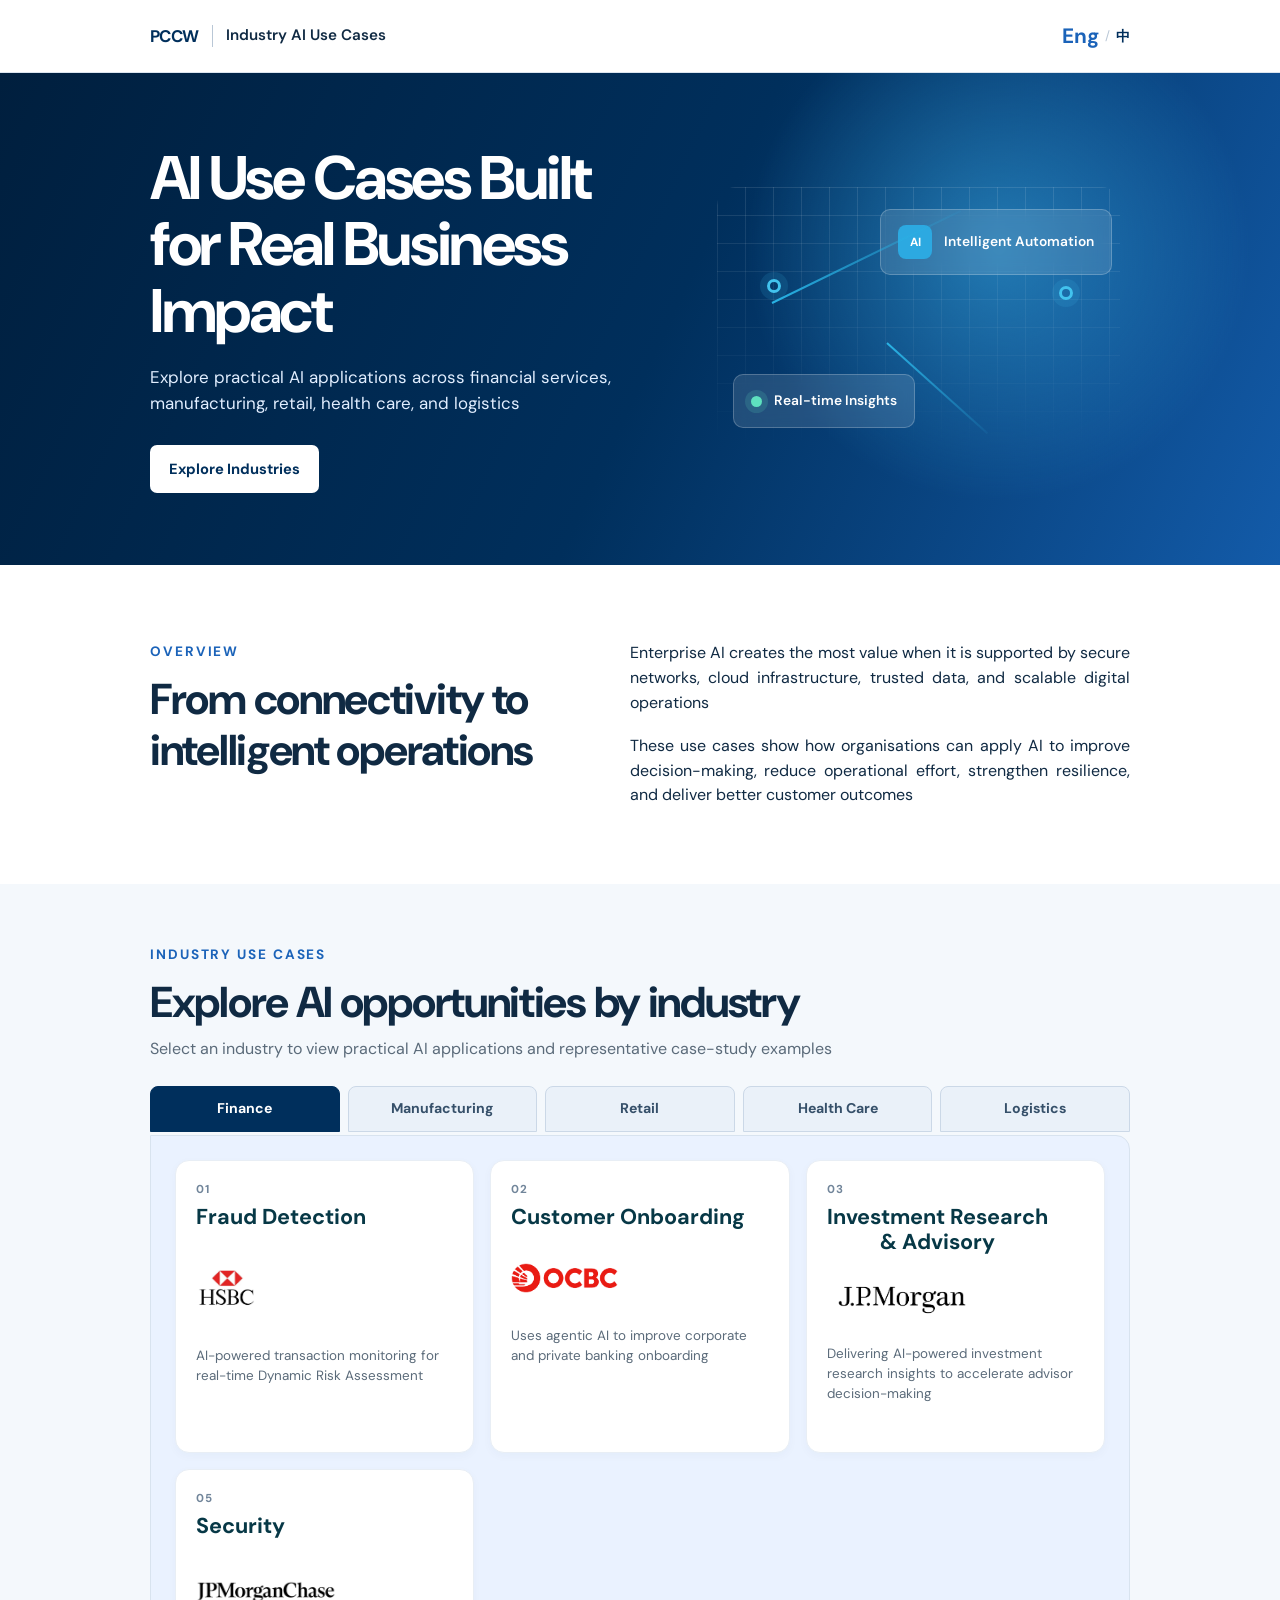
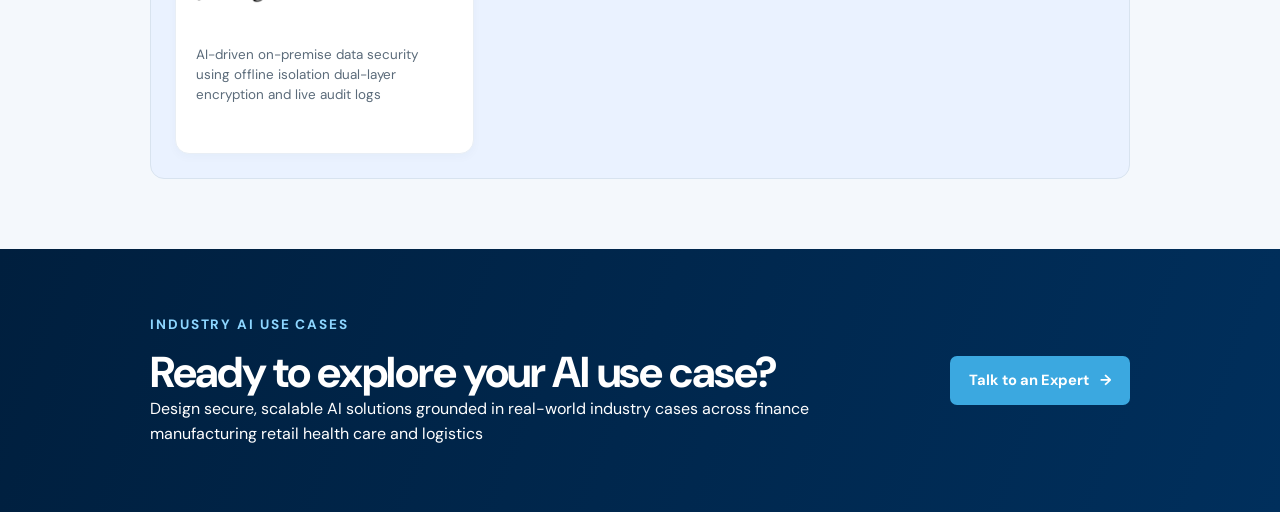
==== index.html @ 0fcad39b "Enhance language toggle buttons with text Updated language toggle buttons to include text labels." ====
<!DOCTYPE html>
<html lang="en">
<head>
  <meta charset="UTF-8" />
  <meta name="viewport" content="width=device-width, initial-scale=1.0" />
  <title>PCCW | Industry AI Use Cases</title>

  <link rel="preconnect" href="https://fonts.googleapis.com">
  <link rel="preconnect" href="https://fonts.gstatic.com" crossorigin>

  <link
    href="https://fonts.googleapis.com/css2?family=DM+Sans:wght@400;500;600;700&display=swap"
    rel="stylesheet"
  >

  <!-- Load CSS -->
  <link rel="stylesheet" href="Styling%20and%20JavaScript/Style.css">
</head>

<body>

  <header class="site-header">
    <div class="header-container">

      <a class="brand" href="#overview" aria-label="PCCW Industry AI Use Cases">
        <span class="brand-mark" id="brand-mark">PCCW</span>
        <span class="brand-divider"></span>
        <span class="brand-name" id="brand-name">Industry AI Use Cases</span>
      </a>

      <div class="header-toggle" aria-label="Language toggle">
        <button type="button" class="lang-toggle active" data-lang="en">
          Eng
        </button>

        <span class="lang-divider">/</span>

        <button type="button" class="lang-toggle" data-lang="zh">
          中
        </button>
      </div>

    </div>
  </header>

  <main>

<!-- HERO -->
    <section class="hero-section">
      <div class="hero-container">
        <div class="hero-content">
          
          <h1 data-text-en="AI Use Cases Built for Real Business Impact" data-text-zh="人工智慧應用案例，為業務創造實際成效">
            AI Use Cases Built for Real Business Impact
          </h1>

          <p class="hero-text" data-text-en="Explore practical AI applications across financial services, manufacturing, retail, health care, and logistics" data-text-zh="探索實用的人工智慧應用，涵蓋金融服務、製造、零售、醫療及物流">
            Explore practical AI applications across financial services,
            manufacturing, retail, health care, and logistics
          </p>

          <a class="primary-button" href="#industry" data-text-en="Explore Industries" data-text-zh="探索行業">
            Explore Industries <span>&rarr;</span>
          </a>
        </div>

        <div class="hero-visual" aria-hidden="true">
          <div class="visual-grid"></div>
          <div class="visual-card visual-card-one">
            <span class="visual-icon">AI</span>
            <span data-text-en="Intelligent Automation" data-text-zh="智能自動化">Intelligent Automation</span>
          </div>
          <div class="visual-card visual-card-two">
            <span class="visual-dot"></span>
            <span data-text-en="Real-time Insights" data-text-zh="即時洞察">Real-time Insights</span>
          </div>
          <div class="visual-line visual-line-one"></div>
          <div class="visual-line visual-line-two"></div>
          <div class="visual-circle visual-circle-one"></div>
          <div class="visual-circle visual-circle-two"></div>
        </div>
      </div>
    </section>

 <!-- OVERVIEW -->
    <section class="overview-section" id="overview">
      <div class="section-container overview-container">
        <div class="overview-heading">
          <p class="eyebrow" data-text-en="OVERVIEW" data-text-zh="概覽">OVERVIEW</p>
          <h2 class="overview-title" data-text-en="From connectivity to intelligent operations" data-text-zh="從連接到智能營運">
            From connectivity to intelligent operations
          </h2>
        </div>

        <div class="overview-content">
          <p data-text-en="Enterprise AI creates the most value when it is supported by secure networks, cloud infrastructure, trusted data, and scalable digital operations"
             data-text-zh="企業人工智慧在安全網絡、雲端基礎設施、可信數據與可擴展數碼營運的支援下，才能發揮最大價值">
            Enterprise AI creates the most value when it is supported by secure networks, cloud infrastructure, trusted data, and scalable digital operations
          </p>

          <p data-text-en="These use cases show how organisations can apply AI to improve decision-making, reduce operational effort, strengthen resilience, and deliver better customer outcomes"
             data-text-zh="這些案例展示了企業如何應用人工智慧來改善決策、減少營運工作量、加強韌性，並提升客戶體驗">
            These use cases show how organisations can apply AI to improve decision-making, reduce operational effort, strengthen resilience, and deliver better customer outcomes
          </p>
        </div>
      </div>
    </section>

<!-- INDUSTRY -->
    <section class="industry-section" id="industry">
      <div class="section-container">

        <div class="section-heading">
          <p class="eyebrow" data-text-en="INDUSTRY USE CASES" data-text-zh="行業應用案例">INDUSTRY USE CASES</p>
          <h2 data-text-en="Explore AI opportunities by industry" data-text-zh="按行業探索人工智慧應用">Explore AI opportunities by industry</h2>
          <p data-text-en="Select an industry to view practical AI applications and representative case-study examples"
             data-text-zh="選擇一個行業，查看實用的人工智慧應用與代表性案例">
            Select an industry to view practical AI applications and representative case-study examples.
          </p>
        </div>

        <div class="industry-tabs">
          <button class="industry-tab active" type="button" data-tab="finance" aria-selected="true" data-text-en="Finance" data-text-zh="金融">Finance</button>
          <button class="industry-tab" type="button" data-tab="manufacturing" aria-selected="false" data-text-en="Manufacturing" data-text-zh="製造">Manufacturing</button>
          <button class="industry-tab" type="button" data-tab="retail" aria-selected="false" data-text-en="Retail" data-text-zh="零售">Retail</button>
          <button class="industry-tab" type="button" data-tab="healthcare" aria-selected="false" data-text-en="Health Care" data-text-zh="醫療">Health Care</button>
          <button class="industry-tab" type="button" data-tab="logistics" aria-selected="false" data-text-en="Logistics" data-text-zh="物流">Logistics</button>
        </div>

        <div class="industry-panel-wrap">

<!-- Finance -->
    <div class="industry-panel active" data-panel="finance" id="finance-panel">
      <div class="case-grid case-grid--finance">
        
      <!-- Fraud Detection – HSBC -->
      <button
        class="case-card case-card--button"
        type="button"
        data-case="hsbc"
        aria-label="Open HSBC case study">
        <div class="case-card-top">
          <span class="case-number">01</span>
          <h3
            data-text-en="Fraud Detection"
            data-text-zh="詐騙偵測"
          >
            Fraud Detection
          </h3>
        </div>

        <div class="company-block company-block--hsbc">
          <img
            class="company-logo company-logo--hsbc"
            src="Company Logo/HSBC.jpeg"
            alt="HSBC logo"
          >
        </div>

        <div class="case-card-bottom">
          <p
            data-text-en="AI-powered transaction monitoring for real-time Dynamic Risk Assessment"
            data-text-zh="運用人工智慧交易監控，實現動態風險評估"
          >
            AI-powered transaction monitoring for real-time Dynamic Risk Assessment
          </p>
          <span
            class="case-link"
            data-text-en="View Case Study →"
            data-text-zh="查看案例"
          >
            View Case Study → <span>&rarr;</span>
          </span>
        </div>
      </button>

        <!-- Customer Onboarding – OCBC -->
        <button class="case-card case-card--button" type="button" data-case="ocbc" aria-label="Open OCBC case study">
          <div class="case-card-top">
            <span class="case-number">02</span>
            <h3 data-text-en="Customer Onboarding" data-text-zh="客戶開戶">
              Customer Onboarding
            </h3>
          </div>

          <div class="company-block company-block--logo">
            <img class="company-logo company-logo--ocbc" src="Company Logo/OCBC.png" alt="OCBC logo">
          </div>

          <div class="case-card-bottom">
            <p
              data-text-en="Uses agentic AI to improve corporate and private banking onboarding"
              data-text-zh="利用代理型人工智慧提升企業及私人銀行的開戶與入職體驗"
            >
              Uses agentic AI to improve corporate and private banking onboarding
            </p>
            <span class="case-link" data-text-en="View Case Study →" data-text-zh="查看案例">
              View Case Study → <span>&rarr;</span>
            </span>
          </div>
        </button>

        <!-- Investment Research & Advisory – Ask DAVID -->
        <button class="case-card case-card--button" type="button" data-case="david" aria-label="Open Ask DAVID case study">
          <div class="case-card-top">
            <span class="case-number">03</span>
            <h3 data-text-en="Investment Research<br>&amp; Advisory" data-text-zh="投資研究與顧問">
              Investment Research<br>&amp; Advisory
            </h3>
          </div>

          <div class="company-block company-block--logo">
            <img class="company-logo company-logo--jpmorgan" src="Company Logo/JPMorgan.png" alt="J.P. Morgan logo">
          </div>

          <div class="case-card-bottom">
            <p
              data-text-en="Delivering AI-powered investment research insights to accelerate advisor decision-making"
              data-text-zh="運用人工智慧提供精準投資研究洞察，加速顧問決策效率"
            >
              Delivering AI-powered investment research insights to accelerate advisor decision-making
            </p>
            <span class="case-link" data-text-en="View Case Study →" data-text-zh="查看案例">
              View Case Study → <span>&rarr;</span>
            </span>
          </div>
        </button>

     

        <!-- Security – JPMorgan × AWS -->
        <button class="case-card case-card--button" type="button" data-case="jpmorgan" aria-label="Open JPMorgan Chase case study">
          <div class="case-card-top">
            <span class="case-number">05</span>
            <h3 data-text-en="Security" data-text-zh="安全">
              Security
            </h3>
          </div>

          <div class="company-block company-block--logo">
            <img class="company-logo company-logo--aws" src="Company Logo/JPMorgan Chase.png" alt="JPMorgan Chase logo">
          </div>

          <div class="case-card-bottom">
            <p
              data-text-en="AI-driven on-premise data security using offline isolation dual-layer encryption and live audit logs"
              data-text-zh="以人工智慧驅動的本地數據安全方案 結合離線隔離 雙層加密及即時審計記錄"
            >
              AI-driven on-premise data security using offline isolation dual-layer encryption and live audit logs
            </p>
            <span class="case-link" data-text-en="View Case Study →" data-text-zh="查看案例">
              View Case Study → <span>&rarr;</span>
            </span>
          </div>
        </button>

      </div>
    </div>

<!-- MANUFACTURING -->
    <div class="industry-panel" data-panel="manufacturing" id="manufacturing-panel" hidden>
      <div class="case-grid case-grid--two">

        <!-- Mitsubishi Heavy Industries – Predictive Maintenance -->
        <button class="case-card case-card--button" type="button" data-case="mhi-maintenance">
          <div class="case-card-top">
            <span class="case-number">01</span>
            <h3
              data-text-en="Predictive Maintenance"
              data-text-zh="預測性維護"
            >
              Predictive Maintenance
            </h3>
          </div>

          <!-- Company block with language-specific logos -->
          <div class="company-block company-block--logo">
            <!-- English logo -->
            <img
              class="company-logo company-logo--mhi company-logo--en"
              src="Company Logo/Mitsubishi Heavy Industries (ENG) .jpeg"
              alt="Mitsubishi Heavy Industries logo"
            >
            <!-- Chinese logo -->
            <img
              class="company-logo company-logo--mhi company-logo--zh"
              src="Company Logo/Mitsubishi Heavy Industries (CHI).png"
              alt="三菱重工 標誌"
            >
          </div>

          <div class="case-card-bottom">
            <p
              data-text-en="AI-supported monitoring helps identify equipment risks before they affect operations."
              data-text-zh="人工智慧監測有助於在設備影響營運前識別風險"
            >
              AI-supported monitoring helps identify equipment risks before they affect operations.
            </p>
            <span
              class="case-link"
              data-text-en="View Case Study"
              data-text-zh="查看案例"
            >
              View Case Study <span>&rarr;</span>
            </span>
          </div>
        </button>

        <!-- Supply Chain Optimisation – WiAdvance -->
        <button class="case-card case-card--button" type="button" data-case="wiadvance-supply" aria-label="Open WiAdvance case study">
          <div class="case-card-top">
            <span class="case-number">02</span>
            <h3
              data-text-en="Supply Chain Optimisation"
              data-text-zh="供應鏈最佳化"
            >
              Supply Chain Optimisation
            </h3>
          </div>

          <!-- Company block with WiAdvance logo -->
          <div class="company-block company-block--logo">
            <img
              class="company-logo company-logo--wiadvance"
              src="Company Logo/WiAdvance.jpg"
              alt="WiAdvance logo"
            >
          </div>

          <div class="case-card-bottom">
            <p
              data-text-en="AI scheduling and optimisation improve production planning and resource allocation."
              data-text-zh="人工智慧排程及最佳化有助提升生產規劃與資源分配。"
            >
              AI scheduling and optimisation improve production planning and resource allocation.
            </p>
            <span
              class="case-link"
              data-text-en="View Case Study"
              data-text-zh="查看案例"
            >
              View Case Study <span>&rarr;</span>
            </span>
          </div>
        </button>

      </div>
    </div>

<!-- RETAIL -->
    <div class="industry-panel" data-panel="retail" id="retail-panel" hidden>
      <div class="case-grid case-grid--two">

        <!-- AWS – Customer Service Agents -->
        <button class="case-card case-card--button" type="button" data-case="aws-agents">
          <div class="case-card-top">
            <span class="case-number">01</span>
            <h3
              data-text-en="Customer Service Agents"
              data-text-zh="客戶服務代理"
            >
              Customer Service Agents
            </h3>
          </div>

          <!-- Company block with AWS logo -->
          <div class="company-block company-block--logo">
            <img
              class="company-logo company-logo--aws"
              src="Company Logo/AWS.png"
              alt="AWS logo"
            >
          </div>

          <div class="case-card-bottom">
            <p
              data-text-en="AI agents support customer-service representatives during live interactions"
              data-text-zh="人工智慧代理在即時互動中協助客戶服務人員"
            >
              AI agents support customer-service representatives during live interactions
            </p>
            <span
              class="case-link"
              data-text-en="View Case Study"
              data-text-zh="查看案例"
            >
              View Case Study <span>&rarr;</span>
            </span>
          </div>
        </button>

        <!-- Nike – Personalisation -->
        <button class="case-card case-card--button" type="button" data-case="nike-personalisation">
          <div class="case-card-top">
            <span class="case-number">02</span>
            <h3
              data-text-en="Personalisation"
              data-text-zh="個人化"
            >
              Personalisation
            </h3>
          </div>

          <!-- Company block with Nike logo -->
          <div class="company-block company-block--logo">
            <img
              class="company-logo company-logo--nike"
              src="Company Logo/Nike.jpg"
              alt="Nike logo"
            >
          </div>

          <div class="case-card-bottom">
            <p
              data-text-en="Use customer data and AI to create more relevant product experiences"
              data-text-zh="利用客戶數據及人工智慧提供更相關的產品體驗"
            >
              Use customer data and AI to create more relevant product experiences
            </p>
            <span
              class="case-link"
              data-text-en="View Case Study"
              data-text-zh="查看案例"
            >
              View Case Study <span>&rarr;</span>
            </span>
          </div>
        </button>

      </div>
    </div>


<!-- HEALTH CARE -->
    <div class="industry-panel" data-panel="healthcare" id="healthcare-panel" hidden>
      <div class="case-grid case-grid--two">

        <!-- Patient Engagement – Salesforce Health Cloud -->
        <button
          class="case-card case-card--button"
          type="button"
          data-case="salesforce-engagement"
          aria-label="Open Salesforce Health Cloud case study"
        >
          <div class="case-card-top">
            <span class="case-number">01</span>
            <h3
              data-text-en="Patient Engagement"
              data-text-zh="病人互動"
            >
              Patient Engagement
            </h3>
          </div>

          <!-- Company block with Salesforce Health Cloud logo -->
          <div class="company-block company-block--logo">
            <img
              class="company-logo company-logo--salesforce"
              src="Company Logo/Salesforce Health Cloud.jpg"
              alt="Salesforce Health Cloud logo"
            >
          </div>

          <div class="case-card-bottom">
            <p
              data-text-en="Connect patient information and engagement workflows across care journeys."
              data-text-zh="連接病人資料及照護流程中的互動工作流。"
            >
              Connect patient information and engagement workflows across care journeys.
            </p>
            <span
              class="case-link"
              data-text-en="View Case Study"
              data-text-zh="查看案例"
            >
              View Case Study <span>&rarr;</span>
            </span>
          </div>
        </button>

        <!-- Clinical Diagnostics – Proscia -->
        <button
          class="case-card case-card--button"
          type="button"
          data-case="prosaic-diagnostics"
          aria-label="Open Proscia case study"
        >
          <div class="case-card-top">
            <span class="case-number">02</span>
            <h3
              data-text-en="Clinical Diagnostics"
              data-text-zh="臨床診斷"
            >
              Clinical Diagnostics
            </h3>
          </div>

          <!-- Company block with Proscia logo -->
          <div class="company-block company-block--logo">
            <img
              class="company-logo company-logo--proscia"
              src="Company Logo/Proscia.png"
              alt="Proscia logo"
            >
          </div>

          <div class="case-card-bottom">
            <p
              data-text-en="AI supports clinical diagnostic workflows and medical decision support."
              data-text-zh="人工智慧支援臨床診斷流程與醫療決策。"
            >
              AI supports clinical diagnostic workflows and medical decision support.
            </p>
            <span
              class="case-link"
              data-text-en="View Case Study"
              data-text-zh="查看案例"
            >
              View Case Study <span>&rarr;</span>
            </span>
          </div>
        </button>

      </div>
    </div>

    <!-- LOGISTICS -->
    <div
      class="industry-panel"
      data-panel="logistics"
      id="logistics-panel"
      hidden
    >
      <div class="case-grid">

        <!-- UPS ROUTE OPTIMISATION --> 
        <button
          class="case-card case-card--button"
          type="button"
          data-case="ups-orion"
          aria-label="Open UPS ORION case study"
        >
          <div class="case-card-top">
            <span class="case-number">01</span>

            <h3
              data-text-en="Route Optimisation"
              data-text-zh="路線最佳化"
            >
              Route Optimisation
            </h3>

            <p
              class="company-subname"
              data-text-en="UPS ORION"
              data-text-zh="UPS ORION"
            >
              UPS ORION
            </p>
          </div>

          <div class="company-block company-block--ups">
            <img
              class="company-logo company-logo--ups"
              src="Company Logo/UPS.png"
              alt="UPS logo"
              loading="lazy"
            >
          </div>

          <div class="case-card-bottom">
            <p
              data-text-en="AI-powered delivery route optimisation using traffic conditions, delivery commitments, package data, and real-time operational information."
              data-text-zh="運用人工智慧整合即時交通、送貨承諾、包裹資料及營運資訊，優化配送路線。"
            >
              AI-powered delivery route optimisation using traffic conditions, delivery commitments, package data, and real-time operational information.
            </p>

            <span class="case-link">
              <span
                class="link-text"
                data-text-en="View Case Study"
                data-text-zh="查看案例"
              >
                View Case Study
              </span>
              <span class="link-arrow" aria-hidden="true">&rarr;</span>
            </span>
          </div>
        </button>

        <!-- SAMSARA FLEET MONITORING -->
        <button
          class="case-card case-card--button"
          type="button"
          data-case="samsara-fleet"
          aria-label="Open Samsara fleet monitoring case study"
        >
          <div class="case-card-top">
            <span class="case-number">02</span>

            <h3
              data-text-en="Fleet Monitoring"
              data-text-zh="車隊監控"
            >
              Fleet Monitoring
            </h3>

            <p
              class="company-subname"
              data-text-en="Samsara AI Multicam"
              data-text-zh="Samsara AI 多鏡頭系統"
            >
              Samsara AI Multicam
            </p>
          </div>

          <div class="company-block company-block--samsara">
            <img
              class="company-logo company-logo--samsara"
              src="Company Logo/Samsara.png"
              alt="Samsara logo"
              loading="lazy"
            >
          </div>

          <div class="case-card-bottom">
            <p
              data-text-en="AI-powered multi-camera fleet monitoring that improves vehicle visibility, detects hazards, and alerts drivers in real time."
              data-text-zh="透過人工智慧多鏡頭車隊監控，提升車輛視野、偵測道路風險，並即時提醒司機。"
            >
              AI-powered multi-camera fleet monitoring that improves vehicle visibility, detects hazards, and alerts drivers in real time.
            </p>

            <span class="case-link">
              <span
                class="link-text"
                data-text-en="View Case Study"
                data-text-zh="查看案例"
              >
                View Case Study
              </span>
              <span class="link-arrow" aria-hidden="true">&rarr;</span>
            </span>
          </div>
        </button>

      </div>
    </div>


          <!-- HSBC DETAIL -->
          <article class="case-detail case-detail--hsbc" data-detail="hsbc" hidden>
            <button type="button" class="back-button" data-text-en="← Back to Finance" data-text-zh="← 返回金融">
              ← Back to Finance
            </button>

            <div class="case-detail-intro case-detail-intro--hsbc">
              <p class="detail-kicker" data-text-en="HSBC × Google Cloud" data-text-zh="HSBC × Google Cloud">
                HSBC × Google Cloud
              </p>
              <h2
                data-text-en="Dynamic Risk Assessment Anti-Money Laundering AI Platform"
                data-text-zh="動態風險評估反洗錢人工智慧平台"
              >
                Dynamic Risk Assessment Anti-Money Laundering AI Platform
              </h2>
              <p
                data-text-en="Cloud-native Anti-Money Laundering monitoring deployed with Google Cloud"
                data-text-zh="與 Google Cloud 合作部署的雲端原生反洗錢監控平台"
              >
                Cloud-native Anti-Money Laundering monitoring deployed with Google Cloud
              </p>
            </div>

            <div class="benefit-grid benefit-grid--hsbc">
              <!-- Card 1 -->
              <div class="benefit-card benefit-card--hsbc">
                <div class="benefit-header">
                  <span class="benefit-number">01</span>
                  <h3 data-text-en="Anti-Money Laundering &amp; Fraud Detection" data-text-zh="反洗錢與詐騙偵測">
                    Anti-Money Laundering &amp; Fraud Detection
                  </h3>
                </div>
                <ul class="bullet-list">
                  <li data-text-en="Behavioral profiling replaces rigid rules" data-text-zh="行為輪廓分析取代僵化規則">
                    Behavioral profiling replaces rigid rules
                  </li>
                  <li data-text-en="Network analysis finds mule rings" data-text-zh="網絡分析識別車手集團">
                    Network analysis finds mule rings
                  </li>
                </ul>
              </div>

              <!-- Card 2 -->
              <div class="benefit-card benefit-card--hsbc">
                <div class="benefit-header">
                  <span class="benefit-number">02</span>
                  <h3 data-text-en="Cloud Analytics" data-text-zh="雲端分析">
                    Cloud Analytics
                  </h3>
                </div>
                <ul class="bullet-list">
                  <li data-text-en="80%＋ faster in 24-month lookbacks" data-text-zh="24個月加快 80% 以上回溯分析">
                    80%＋ faster in 24-month lookbacks
                  </li>
                  <li data-text-en="Elastic scaling handles global volume" data-text-zh="彈性擴展支援全球交易量">
                    Elastic scaling handles global volume
                  </li>
                </ul>
              </div>

              <!-- Card 3 -->
              <div class="benefit-card benefit-card--hsbc">
                <div class="benefit-header">
                  <span class="benefit-number">03</span>
                  <h3 data-text-en="Operational Efficiency" data-text-zh="營運效率">
                    Operational Efficiency
                  </h3>
                </div>
                <ul class="bullet-list">
                  <li data-text-en="Fewer false positives" data-text-zh="降低誤報">
                    Fewer false positives.
                  </li>
                  <li data-text-en="Clearer, faster Suspicious Activity Reports" data-text-zh="更清晰、更快速的可疑活動報告">
                    Clearer, faster Suspicious Activity Reports
                  </li>
                </ul>
              </div>
            </div>
          </article>

          <!-- OCBC DETAIL -->
          <article class="case-detail case-detail--ocbc" data-detail="ocbc" hidden>
            <button
              type="button"
              class="back-button"
              data-text-en="← Back to Finance"
              data-text-zh="← 返回金融"
            >
              ← Back to Finance
            </button>

            <div class="case-detail-intro case-detail-intro--ocbc">
              <p
                class="detail-kicker"
                data-text-en="OCBC"
                data-text-zh="OCBC"
              >
                OCBC
              </p>
              <h2
                data-text-en="HELIOS Agentic AI Onboarding Platform"
                data-text-zh="HELIOS 代理型人工智慧入職平台"
              >
                HELIOS Agentic AI Onboarding Platform
              </h2>
              <p
                data-text-en="Agentic AI for faster onboarding and ongoing surveillance"
                data-text-zh="以代理型人工智慧加速開戶並持續監控"
              >
                Agentic AI for faster onboarding and ongoing surveillance
              </p>
            </div>

            <div class="benefit-grid benefit-grid--ocbc">
              <!-- Card 1 -->
              <div class="benefit-card benefit-card--ocbc">
                <div class="benefit-header">
                  <span class="benefit-number">01</span>
                  <h3
                    data-text-en="Faster Onboarding"
                    data-text-zh="加速開戶"
                  >
                    Faster Onboarding
                  </h3>
                </div>
                <ul class="bullet-list">
                  <li
                    data-text-en="Cuts private banking onboarding to 15 business days"
                    data-text-zh="私人銀行開戶縮短至 15 個工作天"
                  >
                    Cuts private banking onboarding to 15 business days
                  </li>
                  <li
                    data-text-en="Simple cases can finish in 1 day"
                    data-text-zh="簡單個案最快 1 天完成"
                  >
                    Simple cases can finish in 1 day
                  </li>
                </ul>
              </div>

              <!-- Card 2 -->
              <div class="benefit-card benefit-card--ocbc">
                <div class="benefit-header">
                  <span class="benefit-number">02</span>
                  <h3
                    data-text-en="Front-Loaded Due Diligence"
                    data-text-zh="前置盡職調查"
                  >
                    Front-Loaded Due Diligence
                  </h3>
                </div>
                <ul class="bullet-list">
                  <li
                    data-text-en="Collects and verifies data before Relationship Manager engagement"
                    data-text-zh="在 Relationship Manager 接觸前先收集並驗證資料"
                  >
                    Collects and verifies data before Relationship Manager engagement
                  </li>
                  <li
                    data-text-en="Creates credit risk and source of wealth profiles early"
                    data-text-zh="提前建立信用風險與財富來源檔案"
                  >
                    Creates credit risk and source of wealth profiles early
                  </li>
                </ul>
              </div>

              <!-- Card 3 -->
              <div class="benefit-card benefit-card--ocbc">
                <div class="benefit-header">
                  <span class="benefit-number">03</span>
                  <h3
                    data-text-en="Smarter Compliance"
                    data-text-zh="智慧合規"
                  >
                    Smarter Compliance
                  </h3>
                </div>
                <ul class="bullet-list">
                  <li
                    data-text-en="Maps complex entities and relationships in minutes"
                    data-text-zh="數分鐘內完成複雜關聯圖譜分析"
                  >
                    Maps complex entities and relationships in minutes
                  </li>
                  <li
                    data-text-en="Continuously monitors risk after onboarding"
                    data-text-zh="開戶後持續監控風險"
                  >
                    Continuously monitors risk after onboarding
                  </li>
                </ul>
              </div>
            </div>
          </article>

          <!-- OCBC DETAIL -->
          <article class="case-detail case-detail--ocbc" data-detail="ocbc" hidden>
            <button
              type="button"
              class="back-button"
              data-text-en="← Back to Finance"
              data-text-zh="← 返回金融"
            >
              ← Back to Finance
            </button>

            <div class="case-detail-intro case-detail-intro--ocbc">
              <p
                class="detail-kicker"
                data-text-en="OCBC"
                data-text-zh="OCBC"
              >
                OCBC
              </p>
              <h2
                data-text-en="HELIOS Agentic AI Onboarding Platform"
                data-text-zh="HELIOS 代理型人工智慧入職平台"
              >
                HELIOS Agentic AI Onboarding Platform
              </h2>
              <p
                data-text-en="Agentic AI for faster onboarding and ongoing surveillance"
                data-text-zh="以代理型人工智慧加速開戶並持續監控"
              >
                Agentic AI for faster onboarding and ongoing surveillance
              </p>
            </div>

            <div class="benefit-grid benefit-grid--ocbc">
              <!-- Card 1 -->
              <div class="benefit-card benefit-card--ocbc">
                <div class="benefit-header">
                  <span class="benefit-number">01</span>
                  <h3
                    data-text-en="Faster Onboarding"
                    data-text-zh="加速開戶"
                  >
                    Faster Onboarding
                  </h3>
                </div>
                <ul class="bullet-list">
                  <li
                    data-text-en="Cuts private banking onboarding to 15 business days"
                    data-text-zh="私人銀行開戶縮短至 15 個工作天"
                  >
                    Cuts private banking onboarding to 15 business days
                  </li>
                  <li
                    data-text-en="Simple cases can finish in 1 day"
                    data-text-zh="簡單個案最快 1 天完成"
                  >
                    Simple cases can finish in 1 day
                  </li>
                </ul>
              </div>

              <!-- Card 2 -->
              <div class="benefit-card benefit-card--ocbc">
                <div class="benefit-header">
                  <span class="benefit-number">02</span>
                  <h3
                    data-text-en="Front-Loaded Due Diligence"
                    data-text-zh="前置盡職調查"
                  >
                    Front-Loaded Due Diligence
                  </h3>
                </div>
                <ul class="bullet-list">
                  <li
                    data-text-en="Collects and verifies data before Relationship Manager engagement"
                    data-text-zh="在 Relationship Manager 接觸前先收集並驗證資料"
                  >
                    Collects and verifies data before Relationship Manager engagement
                  </li>
                  <li
                    data-text-en="Creates credit risk and source of wealth profiles early"
                    data-text-zh="提前建立信用風險與財富來源檔案"
                  >
                    Creates credit risk and source of wealth profiles early
                  </li>
                </ul>
              </div>

              <!-- Card 3 -->
              <div class="benefit-card benefit-card--ocbc">
                <div class="benefit-header">
                  <span class="benefit-number">03</span>
                  <h3
                    data-text-en="Smarter Compliance"
                    data-text-zh="智慧合規"
                  >
                    Smarter Compliance
                  </h3>
                </div>
                <ul class="bullet-list">
                  <li
                    data-text-en="Maps complex entities and relationships in minutes"
                    data-text-zh="數分鐘內完成複雜關聯圖譜分析"
                  >
                    Maps complex entities and relationships in minutes
                  </li>
                  <li
                    data-text-en="Continuously monitors risk after onboarding"
                    data-text-zh="開戶後持續監控風險"
                  >
                    Continuously monitors risk after onboarding
                  </li>
                </ul>
              </div>
            </div>
          </article>

          <!-- ASK DAVID DETAIL -->
          <article class="case-detail case-detail--david" data-detail="david" hidden>
            <button
              type="button"
              class="back-button"
              data-text-en="← Back to Finance"
              data-text-zh="← 返回金融"
            >
              ← Back to Finance
            </button>

            <div class="case-detail-intro case-detail-intro--david">
              <p
                class="detail-kicker"
                data-text-en="J.P. Morgan Private Bank"
                data-text-zh="摩根大通私人銀行"
              >
                J.P. Morgan Private Bank
              </p>
              <h2
                data-text-en="Ask DAVID"
                data-text-zh="Ask DAVID"
              >
                Ask DAVID
              </h2>
              <p
                data-text-en="AI-Powered Domain-Specific Question Answering Agent for Investment Research & Advisory"
                data-text-zh="專為投資研究與顧問設計的領域專用人工智慧問答代理"
              >
                AI-Powered Domain-Specific Question Answering Agent for Investment Research & Advisory
              </p>
            </div>

            <div class="benefit-grid benefit-grid--david">
              <!-- Card 1 -->
              <div class="benefit-card benefit-card--david">
                <div class="benefit-header">
                  <span class="benefit-number">01</span>
                  <h3
                    data-text-en="Research Automation"
                    data-text-zh="研究自動化"
                  >
                    Research Automation
                  </h3>
                </div>
                <ul class="bullet-list">
                  <li
                    data-text-en="Queries structured and unstructured data"
                    data-text-zh="查詢結構化與非結構化資料"
                  >
                    Queries structured and unstructured data
                  </li>
                  <li
                    data-text-en="Speeds up complex investment questions"
                    data-text-zh="加速複雜投資問題回應"
                  >
                    Speeds up complex investment questions
                  </li>
                </ul>
              </div>

              <!-- Card 2 -->
              <div class="benefit-card benefit-card--david">
                <div class="benefit-header">
                  <span class="benefit-number">02</span>
                  <h3
                    data-text-en="Advisor Support"
                    data-text-zh="顧問支援"
                  >
                    Advisor Support
                  </h3>
                </div>
                <ul class="bullet-list">
                  <li
                    data-text-en="Gives instant analytics and reasoning in meetings"
                    data-text-zh="會議中即時提供分析與推理"
                  >
                    Gives instant analytics and reasoning in meetings
                  </li>
                  <li
                    data-text-en="Reduces wait time for presentations"
                    data-text-zh="縮短簡報等待時間"
                  >
                    Reduces wait time for presentations
                  </li>
                </ul>
              </div>

              <!-- Card 3 -->
              <div class="benefit-card benefit-card--david">
                <div class="benefit-header">
                  <span class="benefit-number">03</span>
                  <h3
                    data-text-en="Efficient Expert Work"
                    data-text-zh="提升專家效率"
                  >
                    Efficient Expert Work
                  </h3>
                </div>
                <ul class="bullet-list">
                  <li
                    data-text-en="Delivers personalized insights at scale"
                    data-text-zh="規模化提供客製化分析觀點"
                  >
                    Delivers personalized insights at scale
                  </li>
                  <li
                    data-text-en="Frees experts for higher-value decisions"
                    data-text-zh="讓專家專注高價值決策"
                  >
                    Frees experts for higher-value decisions
                  </li>
                </ul>
              </div>
            </div>
          </article>

          <!-- JPMORGAN CHASE WITH AWS -->
          <article class="case-detail case-detail--jpmorgan" data-detail="jpmorgan" hidden>
            <button
              type="button"
              class="back-button"
              data-text-en="← Back to Finance"
              data-text-zh="← 返回金融"
            >
              ← Back to Finance
            </button>

            <div class="case-detail-intro case-detail-intro--jpmorgan">
              <p
                class="detail-kicker"
                data-text-en="JPMorgan Chase × AWS"
                data-text-zh="JPMorgan Chase × AWS"
              >
                JPMorgan Chase × AWS
              </p>
              <h2
                data-text-en="Omni-AI Secure Model Training Platform"
                data-text-zh="Omni-AI 安全模型訓練平台"
              >
                Omni-AI Secure Model Training Platform
              </h2>
              <p
                data-text-en="Secure AI training with isolated cloud infrastructure and on-premises control"
                data-text-zh="透過隔離雲端基礎設施與地端控制實現安全人工智慧訓練"
              >
                Secure AI training with isolated cloud infrastructure and on-premises control
              </p>
            </div>

            <div class="benefit-grid benefit-grid--jpmorgan">
              <!-- Card 1 -->
              <div class="benefit-card benefit-card--jpmorgan">
                <div class="benefit-header">
                  <span class="benefit-number">01</span>
                  <h3
                    data-text-en="On-Premises Control"
                    data-text-zh="地端控制"
                  >
                    On-Premises Control
                  </h3>
                </div>
                <ul class="bullet-list">
                  <li
                    data-text-en="Identity checks happen in JPMC data center"
                    data-text-zh="身分驗證在 JPMC 地端完成"
                  >
                    Identity checks happen in JPMC data center
                  </li>
                  <li
                    data-text-en="Data access is tied to internal entitlements"
                    data-text-zh="資料存取綁定內部權限"
                  >
                    Data access is tied to internal entitlements
                  </li>
                </ul>
              </div>

              <!-- Card 2 -->
              <div class="benefit-card benefit-card--jpmorgan">
                <div class="benefit-header">
                  <span class="benefit-number">02</span>
                  <h3
                    data-text-en="Isolated Cloud Training"
                    data-text-zh="隔離雲端訓練"
                  >
                    Isolated Cloud Training
                  </h3>
                </div>
                <ul class="bullet-list">
                  <li
                    data-text-en="Private VPC has zero internet access"
                    data-text-zh="私有 VPC 無外網存取"
                  >
                    Private VPC has zero internet access
                  </li>
                  <li
                    data-text-en="Service Catalog provisions approved environments"
                    data-text-zh="由 Service Catalog 建立核准環境"
                  >
                    Service Catalog provisions approved environments
                  </li>
                </ul>
              </div>

              <!-- Card 3 -->
              <div class="benefit-card benefit-card--jpmorgan">
                <div class="benefit-header">
                  <span class="benefit-number">03</span>
                  <h3
                    data-text-en="Encrypted Audit Trail"
                    data-text-zh="加密稽核軌跡"
                  >
                    Encrypted Audit Trail
                  </h3>
                </div>
                <ul class="bullet-list">
                  <li
                    data-text-en="CloudHSM protects encryption keys"
                    data-text-zh="CloudHSM 保護加密金鑰"
                  >
                    CloudHSM protects encryption keys
                  </li>
                  <li
                    data-text-en="Logs stream to immutable compliance records"
                    data-text-zh="日誌即時串流至合規記錄"
                  >
                    Logs stream to immutable compliance records
                  </li>
                </ul>
              </div>
            </div>
          </article>

          <!-- MHI DETAIL -->
          <article class="case-detail case-detail--mhi" data-detail="mhi-maintenance" hidden>
            <button
              type="button"
              class="back-button"
              data-text-en="← Back to Manufacturing"
              data-text-zh="← 返回製造"
            >
              ← Back to Manufacturing
            </button>

            <div class="case-detail-intro case-detail-intro--mhi">
              <p
                class="detail-kicker"
                data-text-en="Mitsubishi Heavy Industries × SoftBank"
                data-text-zh="三菱重工 × SoftBank"
              >
                Mitsubishi Heavy Industries × SoftBank
              </p>
              <h2
                data-text-en="On-Site AI Equipment Inspection"
                data-text-zh="現場人工智慧設備檢測"
              >
                On-Site AI Equipment Inspection
              </h2>
              <p
                data-text-en="Edge AI for instant defect detection with zero cloud data transfer"
                data-text-zh="邊緣人工智慧即時偵測缺陷且資料不上傳雲端"
              >
                Edge AI for instant defect detection with zero cloud data transfer
              </p>
            </div>

            <div class="benefit-grid benefit-grid--mhi">
              <!-- Card 1 -->
              <div class="benefit-card benefit-card--mhi">
                <div class="benefit-header">
                  <span class="benefit-number">01</span>
                  <h3
                    data-text-en="Zero Latency"
                    data-text-zh="零延遲"
                  >
                    Zero Latency
                  </h3>
                </div>
                <ul class="bullet-list">
                  <li
                    data-text-en="Runs AI on site for instant results"
                    data-text-zh="現場運行人工智慧即時得出結果"
                  >
                    Runs AI on site for instant results
                  </li>
                  <li
                    data-text-en="No wait for cloud processing"
                    data-text-zh="無需等待雲端處理"
                  >
                    No wait for cloud processing
                  </li>
                </ul>
              </div>

              <!-- Card 2 -->
              <div class="benefit-card benefit-card--mhi">
                <div class="benefit-header">
                  <span class="benefit-number">02</span>
                  <h3
                    data-text-en="Mobile Inspection"
                    data-text-zh="手機檢測"
                  >
                    Mobile Inspection
                  </h3>
                </div>
                <ul class="bullet-list">
                  <li
                    data-text-en="Workers upload part photos by phone"
                    data-text-zh="工人以手機上傳零件照片"
                  >
                    Workers upload part photos by phone
                  </li>
                  <li
                    data-text-en="System flags defects and repair steps"
                    data-text-zh="系統標示缺陷並提供維修步驟"
                  >
                    System flags defects and repair steps
                  </li>
                </ul>
              </div>

              <!-- Card 3 -->
              <div class="benefit-card benefit-card--mhi">
                <div class="benefit-header">
                  <span class="benefit-number">03</span>
                  <h3
                    data-text-en="Data Privacy"
                    data-text-zh="資料隱私"
                  >
                    Data Privacy
                  </h3>
                </div>
                <ul class="bullet-list">
                  <li
                    data-text-en="Sensitive data stays on premises"
                    data-text-zh="敏感資料留在本地"
                  >
                    Sensitive data stays on premises
                  </li>
                  <li
                    data-text-en="No confidential files sent to the cloud"
                    data-text-zh="機密檔案不上傳雲端"
                  >
                    No confidential files sent to the cloud
                  </li>
                </ul>
              </div>
            </div>
          </article>

        <!-- WIADVANCE DETAIL -->
        <article class="case-detail case-detail--wiadvance" data-detail="wiadvance-supply" hidden>
          <button
            type="button"
            class="back-button"
            data-text-en="← Back to Manufacturing"
            data-text-zh="← 返回製造"
          >
            ← Back to Manufacturing
          </button>

          <div class="case-detail-intro case-detail-intro--wiadvance">
            <p
              class="detail-kicker"
              data-text-en="WiAdvance"
              data-text-zh="WiAdvance"
            >
              WiAdvance
            </p>
            <h2
              data-text-en="AI Supply Chain Optimisation Platform"
              data-text-zh="人工智慧供應鏈最佳化平台"
            >
              AI Supply Chain Optimisation Platform
            </h2>
            <p
              data-text-en="AI scheduling and optimisation improve production planning and resource allocation."
              data-text-zh="人工智慧排程及最佳化有助提升生產規劃與資源分配。"
            >
              AI scheduling and optimisation improve production planning and resource allocation.
            </p>
          </div>

          <div class="benefit-grid benefit-grid--wiadvance">
            <!-- Point 01 -->
            <div class="benefit-card benefit-card--wiadvance">
              <div class="benefit-header">
                <span class="benefit-number">01</span>
                <h3
                  data-text-en="Smarter Production Planning"
                  data-text-zh="更智慧的生產規劃"
                >
                  Smarter Production Planning
                </h3>
              </div>
              <ul class="bullet-list">
                <li
                  data-text-en="Optimises production schedules across plants"
                  data-text-zh="最佳化跨工廠生產排程"
                >
                  Optimises production schedules across plants
                </li>
                <li
                  data-text-en="Balances demand, capacity, and inventory levels"
                  data-text-zh="平衡需求、產能與庫存水位"
                >
                  Balances demand, capacity, and inventory levels
                </li>
              </ul>
            </div>

            <!-- Point 02 -->
            <div class="benefit-card benefit-card--wiadvance">
              <div class="benefit-header">
                <span class="benefit-number">02</span>
                <h3
                  data-text-en="Resource Allocation"
                  data-text-zh="資源分配最佳化"
                >
                  Resource Allocation
                </h3>
              </div>
              <ul class="bullet-list">
                <li
                  data-text-en="Assigns resources to priority orders automatically"
                  data-text-zh="自動將資源分配至優先訂單"
                >
                  Assigns resources to priority orders automatically
                </li>
                <li
                  data-text-en="Reduces overtime and rush shipments"
                  data-text-zh="減少加班與急單出貨"
                >
                  Reduces overtime and rush shipments
                </li>
              </ul>
            </div>

            <!-- Point 03 -->
            <div class="benefit-card benefit-card--wiadvance">
              <div class="benefit-header">
                <span class="benefit-number">03</span>
                <h3
                  data-text-en="Risk Visibility"
                  data-text-zh="風險可視化"
                >
                  Risk Visibility
                </h3>
              </div>
              <ul class="bullet-list">
                <li
                  data-text-en="Highlights bottlenecks before they impact delivery"
                  data-text-zh="在影響交期前先行標示瓶頸"
                >
                  Highlights bottlenecks before they impact delivery
                </li>
                <li
                  data-text-en="Provides alerts for supply disruptions and delays"
                  data-text-zh="提供供應中斷與延誤預警"
                >
                  Provides alerts for supply disruptions and delays
                </li>
              </ul>
            </div>
          </div>
        </article>



          <!-- AWS DETAIL -->
          <article class="case-detail case-detail--aws" data-detail="aws-agents" hidden>
            <button
              type="button"
              class="back-button"
              data-text-en="← Back to Retail"
              data-text-zh="← 返回零售"
            >
              ← Back to Retail
            </button>

            <div class="case-detail-intro case-detail-intro--aws">
              <p
                class="detail-kicker"
                data-text-en="AWS"
                data-text-zh="AWS"
              >
                AWS
              </p>
              <h2
                data-text-en="AWS Q Customer Service Agent"
                data-text-zh="AWS Q 客戶服務代理"
              >
                AWS Q Customer Service Agent
              </h2>
              <p
                data-text-en="AI answers live chat questions from internal policies and FAQs"
                data-text-zh="人工智慧依內部政策與 FAQ 即時回答線上客服問題"
              >
                AI answers live chat questions from internal policies and FAQs
              </p>
            </div>

            <div class="benefit-grid benefit-grid--amazon">
              <!-- Card 1 -->
              <div class="benefit-card benefit-card--amazon">
                <div class="benefit-header">
                  <span class="benefit-number">01</span>
                  <h3
                    data-text-en="Natural Language Search"
                    data-text-zh="自然語言搜尋"
                  >
                    Natural Language Search
                  </h3>
                </div>
                <ul class="bullet-list">
                  <li
                    data-text-en="Agents type customer questions as-is"
                    data-text-zh="客服可直接輸入顧客原話"
                  >
                    Agents type customer questions as-is
                  </li>
                  <li
                    data-text-en="No need to guess keywords"
                    data-text-zh="無需猜測關鍵字"
                  >
                    No need to guess keywords
                  </li>
                </ul>
              </div>

              <!-- Card 2 -->
              <div class="benefit-card benefit-card--amazon">
                <div class="benefit-header">
                  <span class="benefit-number">02</span>
                  <h3
                    data-text-en="Connected Knowledge"
                    data-text-zh="串聯知識庫"
                  >
                    Connected Knowledge
                  </h3>
                </div>
                <ul class="bullet-list">
                  <li
                    data-text-en="Scans policies FAQs and product manuals"
                    data-text-zh="掃描政策 FAQ 與產品手冊"
                  >
                    Scans policies FAQs and product manuals
                  </li>
                  <li
                    data-text-en="Returns a clear answer with source links"
                    data-text-zh="回傳清楚答案並附來源連結"
                  >
                    Returns a clear answer with source links
                  </li>
                </ul>
              </div>

              <!-- Card 3 -->
              <div class="benefit-card benefit-card--aws">
                <div class="benefit-header">
                  <span class="benefit-number">03</span>
                  <h3
                    data-text-en="Faster Live Support"
                    data-text-zh="加速即時支援"
                  >
                    Faster Live Support
                  </h3>
                </div>
                <ul class="bullet-list">
                  <li
                    data-text-en="Agents review then paste into chat"
                    data-text-zh="客服審核後貼到對話"
                  >
                    Agents review then paste into chat
                  </li>
                  <li
                    data-text-en="Cuts wait time during customer talks"
                    data-text-zh="縮短顧客對話等待時間"
                  >
                    Cuts wait time during customer talks
                  </li>
                </ul>
              </div>
            </div>
          </article>
    
          <!-- NIKE DETAIL -->
          <article class="case-detail case-detail--nike" data-detail="nike-personalisation" hidden>
            <button
              type="button"
              class="back-button"
              data-text-en="← Back to Retail"
              data-text-zh="← 返回零售"
            >
              ← Back to Retail
            </button>

            <div class="case-detail-intro case-detail-intro--nike">
              <p
                class="detail-kicker"
                data-text-en="Nike × SAP Emarsys"
                data-text-zh="Nike × SAP Emarsys"
              >
                Nike × SAP Emarsys
              </p>
              <h2
                data-text-en="Customer Lifecycle Personalisation Platform"
                data-text-zh="顧客生命週期個人化平台"
              >
                Customer Lifecycle Personalisation Platform
              </h2>
              <p
                data-text-en="AI-driven engagement across lifecycle stages and welcome journeys"
                data-text-zh="以人工智慧驅動全生命週期互動與歡迎旅程"
              >
                AI-driven engagement across lifecycle stages and welcome journeys
              </p>
            </div>

            <div class="benefit-grid benefit-grid--nike">
              <!-- Card 1 -->
              <div class="benefit-card benefit-card--nike">
                <div class="benefit-header">
                  <span class="benefit-number">01</span>
                  <h3
                    data-text-en="Lifecycle Analytics"
                    data-text-zh="生命週期分析"
                  >
                    Lifecycle Analytics
                  </h3>
                </div>
                <ul class="bullet-list">
                  <li
                    data-text-en="Groups customers into five clear stages"
                    data-text-zh="將顧客分為五個清楚階段"
                  >
                    Groups customers into five clear stages
                  </li>
                  <li
                    data-text-en="Tracks conversion churn and win-back rates"
                    data-text-zh="追蹤轉換流失與挽回率"
                  >
                    Tracks conversion churn and win-back rates
                  </li>
                </ul>
              </div>

              <!-- Card 2 -->
              <div class="benefit-card benefit-card--nike">
                <div class="benefit-header">
                  <span class="benefit-number">02</span>
                  <h3
                    data-text-en="Automated Welcome Journeys"
                    data-text-zh="自動歡迎旅程"
                  >
                    Automated Welcome Journeys
                  </h3>
                </div>
                <ul class="bullet-list">
                  <li
                    data-text-en="Triggers timed emails after new member signup"
                    data-text-zh="新會員註冊後自動觸發定時郵件"
                  >
                    Triggers timed emails after new member signup
                  </li>
                  <li
                    data-text-en="Updates segments and retargeting audiences"
                    data-text-zh="同步更新分群與再行銷名單"
                  >
                    Updates segments and retargeting audiences
                  </li>
                </ul>
              </div>

              <!-- Card 3 -->
              <div class="benefit-card benefit-card--nike">
                <div class="benefit-header">
                  <span class="benefit-number">03</span>
                  <h3
                    data-text-en="Personalised Offers"
                    data-text-zh="個人化推薦"
                  >
                    Personalised Offers
                  </h3>
                </div>
                <ul class="bullet-list">
                  <li
                    data-text-en="Recommends products based on user preference"
                    data-text-zh="依使用者偏好推薦商品"
                  >
                    Recommends products based on user preference
                  </li>
                  <li
                    data-text-en="Highlights campaigns that drive revenue"
                    data-text-zh="凸顯能帶動營收的行銷活動"
                  >
                    Highlights campaigns that drive revenue
                  </li>
                </ul>
              </div>
            </div>
          </article>

          <!-- SALESFORCE HEALTH CLOUD DETAIL -->
          <article class="case-detail case-detail--salesforce" data-detail="salesforce-engagement" hidden>
            <button
              type="button"
              class="back-button"
              data-text-en="← Back to Health Care"
              data-text-zh="← 返回醫療"
            >
              ← Back to Health Care
            </button>

            <div class="case-detail-intro case-detail-intro--salesforce">
              <p
                class="detail-kicker"
                data-text-en="Salesforce Health Cloud × PwC"
                data-text-zh="Salesforce Health Cloud × PwC"
              >
                Salesforce Health Cloud × PwC
              </p>
              <h2
                data-text-en="Intelligent Patient Engagement Platform"
                data-text-zh="智慧病人互動平台"
              >
                Intelligent Patient Engagement Platform
              </h2>
              <p
                data-text-en="AI matching referrals and self-service for smoother care journeys"
                data-text-zh="以人工智慧配對轉診與自主服務優化照護旅程"
              >
                AI matching referrals and self-service for smoother care journeys
              </p>
            </div>

            <div class="benefit-grid benefit-grid--salesforce">
              <!-- Card 1 -->
              <div class="benefit-card benefit-card--salesforce">
                <div class="benefit-header">
                  <span class="benefit-number">01</span>
                  <h3
                    data-text-en="Smart Provider Matching"
                    data-text-zh="智慧醫師配對"
                  >
                    Smart Provider Matching
                  </h3>
                </div>
                <ul class="bullet-list">
                  <li
                    data-text-en="Matches patients using EHR and preferences"
                    data-text-zh="依 EHR 與偏好配對病人"
                  >
                    Matches patients using EHR and preferences
                  </li>
                  <li
                    data-text-en="Books the right specialist and time slot"
                    data-text-zh="安排合適專科醫師與時段"
                  >
                    Books the right specialist and time slot
                  </li>
                </ul>
              </div>

              <!-- Card 2 -->
              <div class="benefit-card benefit-card--salesforce">
                <div class="benefit-header">
                  <span class="benefit-number">02</span>
                  <h3
                    data-text-en="Faster Referrals"
                    data-text-zh="加速轉診"
                  >
                    Faster Referrals
                  </h3>
                </div>
                <ul class="bullet-list">
                  <li
                    data-text-en="Tracks cross-network referral leakage"
                    data-text-zh="追蹤跨網絡轉診流失點"
                  >
                    Tracks cross-network referral leakage
                  </li>
                  <li
                    data-text-en="Cuts referral processing by 8 days"
                    data-text-zh="轉診處理時間縮短 8 天"
                  >
                    Cuts referral processing by 8 days
                  </li>
                </ul>
              </div>

              <!-- Card 3 -->
              <div class="benefit-card benefit-card--salesforce">
                <div class="benefit-header">
                  <span class="benefit-number">03</span>
                  <h3
                    data-text-en="Self-Service AI"
                    data-text-zh="自主服務 AI"
                  >
                    Self-Service AI
                  </h3>
                </div>
                <ul class="bullet-list">
                  <li
                    data-text-en="Handles routine questions and booking"
                    data-text-zh="處理日常諮詢與預約"
                  >
                    Handles routine questions and booking
                  </li>
                  <li
                    data-text-en="Frees staff for complex patient cases"
                    data-text-zh="讓人員專注複雜個案"
                  >
                    Frees staff for complex patient cases
                  </li>
                </ul>
              </div>
            </div>
          </article>
          
          <!-- PROSCIA DETAIL -->
          <article class="case-detail case-detail--proscia" data-detail="prosaic-diagnostics" hidden>
            <button
              type="button"
              class="back-button"
              data-text-en="← Back to Health Care"
              data-text-zh="← 返回醫療"
            >
              ← Back to Health Care
            </button>

            <div class="case-detail-intro case-detail-intro--proscia">
              <p
                class="detail-kicker"
                data-text-en="Proscia"
                data-text-zh="Proscia"
              >
                Proscia
              </p>
              <h2
                data-text-en="AI Pathology for Global Clinical Trials"
                data-text-zh="全球臨床臨床試驗 AI 病理平台"
              >
                AI Pathology for Global Clinical Trials
              </h2>
              <p
                data-text-en="Digital slides and AI scoring to design run and enrich trials faster"
                data-text-zh="以數位切片與 AI 評分加速試驗設計、執行與收案"
              >
                Digital slides and AI scoring to design run and enrich trials faster
              </p>
            </div>

            <div class="benefit-grid benefit-grid--proscia">
              <!-- Card 1 -->
              <div class="benefit-card benefit-card--proscia">
                <div class="benefit-header">
                  <span class="benefit-number">01</span>
                  <h3
                    data-text-en="Confident Trial Design"
                    data-text-zh="精準試驗設計"
                  >
                    Confident Trial Design
                  </h3>
                </div>
                <ul class="bullet-list">
                  <li
                    data-text-en="Maps biomarker prevalence with real-world data"
                    data-text-zh="以真實世界數據掌握生物標記分佈"
                  >
                    Maps biomarker prevalence with real-world data
                  </li>
                  <li
                    data-text-en="Finds sites best placed to recruit patients"
                    data-text-zh="找出最易招募病患的試驗中心"
                  >
                    Finds sites best placed to recruit patients
                  </li>
                </ul>
              </div>

              <!-- Card 2 -->
              <div class="benefit-card benefit-card--proscia">
                <div class="benefit-header">
                  <span class="benefit-number">02</span>
                  <h3
                    data-text-en="Global Scale Operations"
                    data-text-zh="規模化全球執行"
                  >
                    Global Scale Operations
                  </h3>
                </div>
                <ul class="bullet-list">
                  <li
                    data-text-en="Centralizes slides across trial sites in the cloud"
                    data-text-zh="將各地切片集中至雲端平台"
                  >
                    Centralizes slides across trial sites in the cloud
                  </li>
                  <li
                    data-text-en="Standardizes AI scoring for consistent results"
                    data-text-zh="以 AI 評分統一判讀標準"
                  >
                    Standardizes AI scoring for consistent results
                  </li>
                </ul>
              </div>

              <!-- Card 3 -->
              <div class="benefit-card benefit-card--proscia">
                <div class="benefit-header">
                  <span class="benefit-number">03</span>
                  <h3
                    data-text-en="Faster Enrollment"
                    data-text-zh="加速收案"
                  >
                    Faster Enrollment
                  </h3>
                </div>
                <ul class="bullet-list">
                  <li
                    data-text-en="Pre-screens likely biomarker-positive patients"
                    data-text-zh="預先篩選高機率生物標記陽性病患"
                  >
                    Pre-screens likely biomarker-positive patients
                  </li>
                  <li
                    data-text-en="Cuts costly tests and shortens recruitment time"
                    data-text-zh="減少高成本檢測並縮短招募時間"
                  >
                    Cuts costly tests and shortens recruitment time
                  </li>
                </ul>
              </div>
            </div>
          </article>
          
          <!-- UPS ORION DETAIL -->
          <article class="case-detail case-detail--ups" data-detail="ups-orion" hidden>
            <button
              type="button"
              class="back-button"
              data-text-en="← Back to Logistics"
              data-text-zh="← 返回物流"
            >
              ← Back to Logistics
            </button>

            <div class="case-detail-intro case-detail-intro--ups">
              <p
                class="detail-kicker"
                data-text-en="UPS × ORION"
                data-text-zh="UPS × ORION"
              >
                UPS × ORION
              </p>

              <h2
                data-text-en="AI-Powered Dynamic Route Optimisation"
                data-text-zh="人工智慧動態路線最佳化"
              >
                AI-Powered Dynamic Route Optimisation
              </h2>

              <p
                data-text-en="ORION uses operational data and optimisation algorithms to create efficient delivery routes, then adapts routes as traffic conditions and delivery commitments change."
                data-text-zh="ORION 運用營運資料與最佳化演算法規劃高效率配送路線，並隨交通狀況及送貨承諾變化而動態調整。"
              >
                ORION uses operational data and optimisation algorithms to create efficient delivery routes, then adapts routes as traffic conditions and delivery commitments change.
              </p>
            </div>

            <div class="benefit-grid benefit-grid--ups">

              <div class="benefit-card benefit-card--ups">
                <div class="benefit-header">
                  <span class="benefit-number">01</span>

                  <h3
                    data-text-en="Intelligent Route Planning"
                    data-text-zh="智能路線規劃"
                  >
                    Intelligent Route Planning
                  </h3>
                </div>

                <ul class="bullet-list">
                  <li
                    data-text-en="Analyses delivery stops, collection commitments, package information, and route constraints."
                    data-text-zh="分析送貨站點、取件承諾、包裹資料及路線限制。"
                  >
                    Analyses delivery stops, collection commitments, package information, and route constraints.
                  </li>

                  <li
                    data-text-en="Creates an efficient initial route before drivers begin their daily deliveries."
                    data-text-zh="在司機每日出車前，預先計算高效率的初始配送路線。"
                  >
                    Creates an efficient initial route before drivers begin their daily deliveries.
                  </li>
                </ul>
              </div>

              <div class="benefit-card benefit-card--ups">
                <div class="benefit-header">
                  <span class="benefit-number">02</span>

                  <h3
                    data-text-en="Dynamic Optimisation"
                    data-text-zh="動態即時重算"
                  >
                    Dynamic Optimisation
                  </h3>
                </div>

                <ul class="bullet-list">
                  <li
                    data-text-en="Recalculates routes when traffic conditions, road incidents, or delivery commitments change."
                    data-text-zh="當交通狀況、道路事故或送貨承諾改變時，即時重新計算路線。"
                  >
                    Recalculates routes when traffic conditions, road incidents, or delivery commitments change.
                  </li>

                  <li
                    data-text-en="Provides drivers with updated route guidance while they are already on the road."
                    data-text-zh="即使司機已在路上，系統仍可提供更新後的路線指引。"
                  >
                    Provides drivers with updated route guidance while they are already on the road.
                  </li>
                </ul>
              </div>

              <div class="benefit-card benefit-card--ups">
                <div class="benefit-header">
                  <span class="benefit-number">03</span>

                  <h3
                    data-text-en="Operational Impact"
                    data-text-zh="營運成效"
                  >
                    Operational Impact
                  </h3>
                </div>

                <ul class="bullet-list">
                  <li
                    data-text-en="ORION has been associated with approximately 100 million fewer miles travelled annually."
                    data-text-zh="ORION 每年可減少約 1 億英里的行駛里程。"
                  >
                    ORION has been associated with approximately 100 million fewer miles travelled annually.
                  </li>

                  <li
                    data-text-en="UPS estimates annual fuel savings of approximately 10 million gallons through route optimisation."
                    data-text-zh="UPS 估計透過路線最佳化，每年可節省約 1,000 萬加侖燃料。"
                  >
                    UPS estimates annual fuel savings of approximately 10 million gallons through route optimisation.
                  </li>
                </ul>
              </div>

            </div>
          </article>

        
          <!-- SAMSARA FLEET MONITORING DETAIL -->
          <article class="case-detail case-detail--samsara" data-detail="samsara-fleet" hidden>
            <button
              type="button"
              class="back-button"
              data-text-en="← Back to Logistics"
              data-text-zh="← 返回物流"
            >
              ← Back to Logistics
            </button>

            <div class="case-detail-intro case-detail-intro--samsara">
              <p
                class="detail-kicker"
                data-text-en="Samsara AI Multicam"
                data-text-zh="Samsara AI 多鏡頭系統"
              >
                Samsara AI Multicam
              </p>

              <h2
                data-text-en="AI-Powered 360° Fleet Monitoring"
                data-text-zh="人工智慧 360 度車隊監控"
              >
                AI-Powered 360° Fleet Monitoring
              </h2>

              <p
                data-text-en="Samsara AI Multicam combines high-definition cameras, computer vision, and real-time in-cab alerts to improve driver awareness, reduce blind spots, and strengthen fleet safety."
                data-text-zh="Samsara AI 多鏡頭系統結合高清鏡頭、電腦視覺及即時車廂內警示，提升司機路況感知、減少盲區並強化車隊安全。"
              >
                Samsara AI Multicam combines high-definition cameras, computer vision, and real-time in-cab alerts to improve driver awareness, reduce blind spots, and strengthen fleet safety.
              </p>
            </div>

            <div class="benefit-grid benefit-grid--samsara">

              <!-- Card 1 -->
              <div class="benefit-card benefit-card--samsara">
                <div class="benefit-header">
                  <span class="benefit-number">01</span>

                  <h3
                    data-text-en="Full-Vehicle HD Visibility"
                    data-text-zh="全車高清可視化監控"
                  >
                    Full-Vehicle HD Visibility
                  </h3>
                </div>

                <ul class="bullet-list">
                  <li
                    data-text-en="Supports up to four auxiliary 1080p HD cameras, or up to eight with a Dual AI Multicam setup."
                    data-text-zh="支援最多 4 個 1080p 高清輔助鏡頭；採用雙 AI Multicam 配置時最多可支援 8 個鏡頭。"
                  >
                    Supports up to four auxiliary 1080p HD cameras, or up to eight with a Dual AI Multicam setup.
                  </li>

                  <li
                    data-text-en="Cameras can be installed at the vehicle side, rear, interior, or specialised equipment locations."
                    data-text-zh="鏡頭可安裝於車側、車尾、車廂內部或特殊設備位置。"
                  >
                    Cameras can be installed at the vehicle side, rear, interior, or specialised equipment locations.
                  </li>
                </ul>
              </div>

              <!-- Card 2 -->
              <div class="benefit-card benefit-card--samsara">
                <div class="benefit-header">
                  <span class="benefit-number">02</span>

                  <h3
                    data-text-en="Live In-Cab AI Detections"
                    data-text-zh="車廂內即時 AI 偵測"
                  >
                    Live In-Cab AI Detections
                  </h3>
                </div>

                <ul class="bullet-list">
                  <li
                    data-text-en="AI analyses camera streams to identify pedestrians, cyclists, nearby vehicles, and reversing hazards."
                    data-text-zh="AI 會分析所有鏡頭畫面，識別行人、單車、鄰近車輛及倒車風險。"
                  >
                    AI analyses camera streams to identify pedestrians, cyclists, nearby vehicles, and reversing hazards.
                  </li>

                  <li
                    data-text-en="Drivers receive real-time visual cues and audio alerts through an in-cab monitor."
                    data-text-zh="司機可透過車廂內螢幕接收即時視覺提示及聲音警示。"
                  >
                    Drivers receive real-time visual cues and audio alerts through an in-cab monitor.
                  </li>
                </ul>
              </div>

              <!-- Card 3 -->
              <div class="benefit-card benefit-card--samsara">
                <div class="benefit-header">
                  <span class="benefit-number">03</span>

                  <h3
                    data-text-en="Footage Retrieval & Industry AI"
                    data-text-zh="影像回溯及行業 AI 應用"
                  >
                    Footage Retrieval & Industry AI
                  </h3>
                </div>

                <ul class="bullet-list">
                  <li
                    data-text-en="Retrieve up to 10 minutes of synchronised video and audio to investigate incidents and support liability reviews."
                    data-text-zh="可提取長達 10 分鐘的同步影片及音訊，協助調查事故及處理責任爭議。"
                  >
                    Retrieve up to 10 minutes of synchronised video and audio to investigate incidents and support liability reviews.
                  </li>

                  <li
                    data-text-en="Supports specialised use cases such as passenger-left-behind detection for transit and school buses."
                    data-text-zh="支援特定行業應用，例如公共交通及校車的乘客遺留 AI 偵測。"
                  >
                    Supports specialised use cases such as passenger-left-behind detection for transit and school buses.
                  </li>
                </ul>
              </div>

            </div>
          </article>




        </div><!-- industry-panel-wrap -->
      </div><!-- section-container -->
    </section><!-- industry-section -->

    <!-- CTA -->
    <section class="cta-section">
      <div class="section-container cta-container">
        <div>
          <p
            class="eyebrow eyebrow--light"
            data-text-en="INDUSTRY AI USE CASES"
            data-text-zh="行業人工智慧應用案例"
          >
            INDUSTRY AI USE CASES
          </p>
          <h2
            data-text-en="Ready to explore your AI use case?"
            data-text-zh="準備好探索你的人工智慧應用了嗎？"
          >
            Ready to explore your AI use case?
          </h2>
          <p
            data-text-en="Design secure, scalable AI solutions grounded in real-world industry cases across finance manufacturing retail health care and logistics"
            data-text-zh="以金融 製造 零售 醫療與物流等真實行業案例為基礎 為你的業務設計安全且可擴展的人工智慧解決方案"
          >
            Design secure, scalable AI solutions grounded in real-world industry cases across finance manufacturing retail health care and logistics
          </p>
        </div>

        <a href="mailto:enquiry@example.com" class="secondary-button">
          <span data-text-en="Talk to an Expert" data-text-zh="聯絡專家">
            Talk to an Expert
          </span>
          <span>&rarr;</span>
        </a>
      </div>
    </section>

  </main>

  <script src="Styling%20and%20JavaScript/Script.js"></script>
</body>
</html>
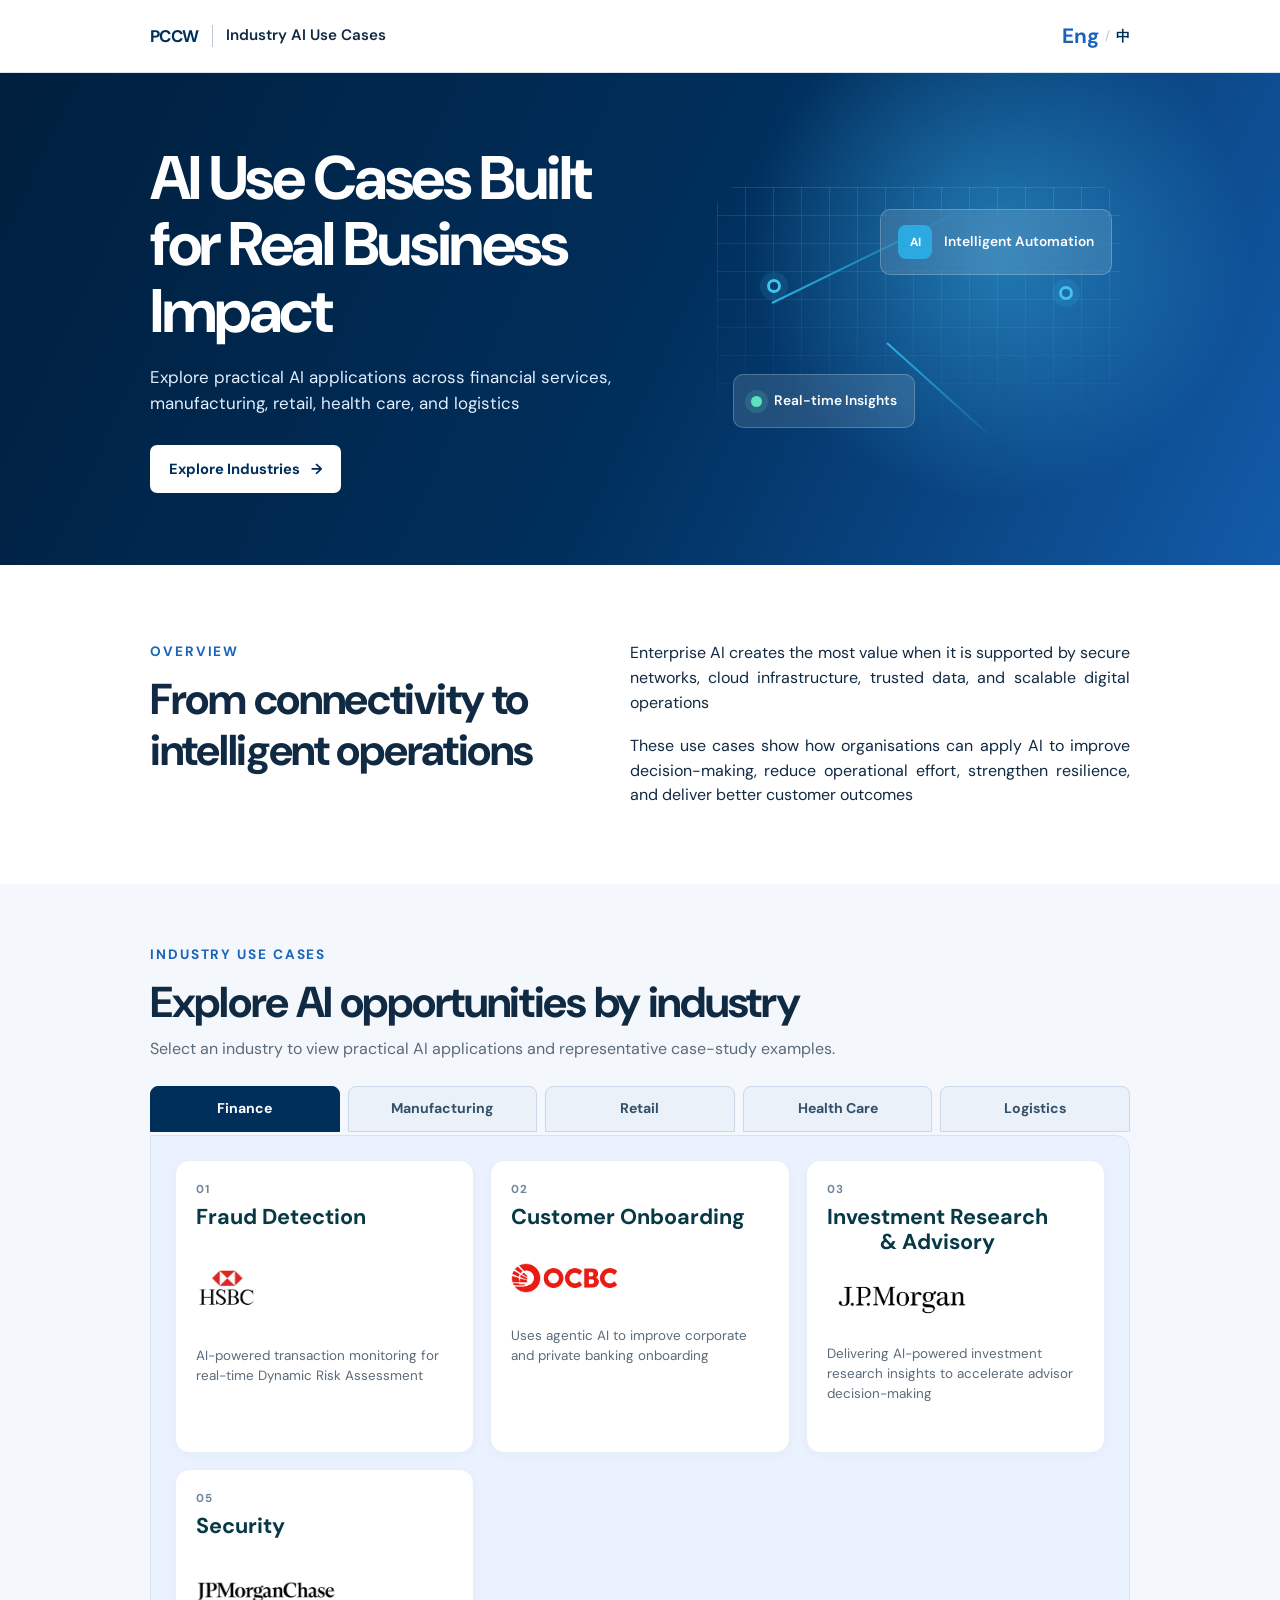
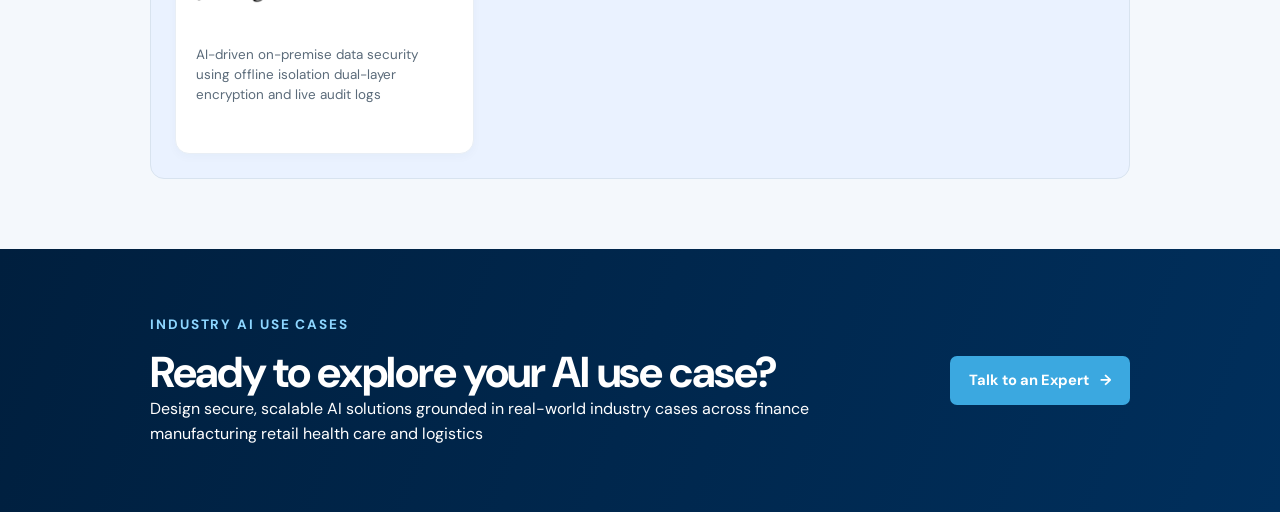
==== commit 221bb6a7: "Add files via upload" ====
--- a/index.html
+++ b/index.html
@@ -7,21 +7,17 @@
 
   <link rel="preconnect" href="https://fonts.googleapis.com">
   <link rel="preconnect" href="https://fonts.gstatic.com" crossorigin>
-
   <link
     href="https://fonts.googleapis.com/css2?family=DM+Sans:wght@400;500;600;700&display=swap"
     rel="stylesheet"
   >
 
-  <!-- Load CSS -->
   <link rel="stylesheet" href="Styling%20and%20JavaScript/Style.css">
 </head>
-
 <body>
 
   <header class="site-header">
     <div class="header-container">
-
       <a class="brand" href="#overview" aria-label="PCCW Industry AI Use Cases">
         <span class="brand-mark" id="brand-mark">PCCW</span>
         <span class="brand-divider"></span>
@@ -29,17 +25,10 @@
       </a>
 
       <div class="header-toggle" aria-label="Language toggle">
-        <button type="button" class="lang-toggle active" data-lang="en">
-          Eng
-        </button>
-
+        <button type="button" class="lang-toggle active" data-lang="en">Eng</button>
         <span class="lang-divider">/</span>
-
-        <button type="button" class="lang-toggle" data-lang="zh">
-          中
-        </button>
+        <button type="button" class="lang-toggle" data-lang="zh">中</button>
       </div>
-
     </div>
   </header>
 
@@ -133,6 +122,7 @@
     <div class="industry-panel active" data-panel="finance" id="finance-panel">
       <div class="case-grid case-grid--finance">
         
+      
       <!-- Fraud Detection – HSBC -->
       <button
         class="case-card case-card--button"
@@ -167,95 +157,97 @@
           <span
             class="case-link"
             data-text-en="View Case Study →"
-            data-text-zh="查看案例"
+            data-text-zh="查看案例 →"
           >
             View Case Study → <span>&rarr;</span>
           </span>
         </div>
       </button>
 
-        <!-- Customer Onboarding – OCBC -->
-        <button class="case-card case-card--button" type="button" data-case="ocbc" aria-label="Open OCBC case study">
-          <div class="case-card-top">
-            <span class="case-number">02</span>
-            <h3 data-text-en="Customer Onboarding" data-text-zh="客戶開戶">
+        
+      <!-- Customer Onboarding – OCBC -->
+      <button class="case-card case-card--button" type="button" data-case="ocbc" aria-label="Open OCBC case study">
+        <div class="case-card-top">
+          <span class="case-number">02</span>
+          <h3 data-text-en="Customer Onboarding" data-text-zh="客戶開戶">
               Customer Onboarding
-            </h3>
-          </div>
-
-          <div class="company-block company-block--logo">
-            <img class="company-logo company-logo--ocbc" src="Company Logo/OCBC.png" alt="OCBC logo">
-          </div>
-
-          <div class="case-card-bottom">
-            <p
-              data-text-en="Uses agentic AI to improve corporate and private banking onboarding"
-              data-text-zh="利用代理型人工智慧提升企業及私人銀行的開戶與入職體驗"
-            >
-              Uses agentic AI to improve corporate and private banking onboarding
-            </p>
-            <span class="case-link" data-text-en="View Case Study →" data-text-zh="查看案例">
+          </h3>
+        </div>
+
+        <div class="company-block company-block--logo">
+          <img class="company-logo company-logo--ocbc" src="Company Logo/OCBC.png" alt="OCBC logo">
+        </div>
+
+        <div class="case-card-bottom">
+          <p
+            data-text-en="Uses agentic AI to improve corporate and private banking onboarding"
+            data-text-zh="利用代理型人工智慧提升企業及私人銀行的開戶與入職體驗"
+          >
+            Uses agentic AI to improve corporate and private banking onboarding
+          </p>
+          <span class="case-link" data-text-en="View Case Study →" data-text-zh="查看案例 →">
               View Case Study → <span>&rarr;</span>
-            </span>
-          </div>
-        </button>
-
-        <!-- Investment Research & Advisory – Ask DAVID -->
-        <button class="case-card case-card--button" type="button" data-case="david" aria-label="Open Ask DAVID case study">
-          <div class="case-card-top">
-            <span class="case-number">03</span>
-            <h3 data-text-en="Investment Research<br>&amp; Advisory" data-text-zh="投資研究與顧問">
-              Investment Research<br>&amp; Advisory
-            </h3>
-          </div>
-
-          <div class="company-block company-block--logo">
-            <img class="company-logo company-logo--jpmorgan" src="Company Logo/JPMorgan.png" alt="J.P. Morgan logo">
-          </div>
-
-          <div class="case-card-bottom">
-            <p
-              data-text-en="Delivering AI-powered investment research insights to accelerate advisor decision-making"
-              data-text-zh="運用人工智慧提供精準投資研究洞察，加速顧問決策效率"
-            >
-              Delivering AI-powered investment research insights to accelerate advisor decision-making
-            </p>
-            <span class="case-link" data-text-en="View Case Study →" data-text-zh="查看案例">
-              View Case Study → <span>&rarr;</span>
-            </span>
-          </div>
-        </button>
+          </span>
+        </div>
+      </button>
+
+      
+      <!-- Investment Research & Advisory – Ask DAVID -->
+      <button class="case-card case-card--button" type="button" data-case="david" aria-label="Open Ask DAVID case study">
+        <div class="case-card-top">
+          <span class="case-number">03</span>
+          <h3 data-text-en="Investment Research<br>&amp; Advisory" data-text-zh="投資研究與顧問">
+            Investment Research<br>&amp; Advisory
+          </h3>
+        </div>
+
+        <div class="company-block company-block--logo">
+          <img class="company-logo company-logo--jpmorgan" src="Company Logo/JPMorgan.png" alt="J.P. Morgan logo">
+        </div>
+
+        <div class="case-card-bottom">
+          <p
+            data-text-en="Delivering AI-powered investment research insights to accelerate advisor decision-making"
+            data-text-zh="運用人工智慧提供精準投資研究洞察，加速顧問決策效率"
+          >
+            Delivering AI-powered investment research insights to accelerate advisor decision-making
+          </p>
+          <span class="case-link" data-text-en="View Case Study →" data-text-zh="查看案例 →">
+            View Case Study → <span>&rarr;</span>
+          </span>
+        </div>
+      </button>
 
      
 
-        <!-- Security – JPMorgan × AWS -->
-        <button class="case-card case-card--button" type="button" data-case="jpmorgan" aria-label="Open JPMorgan Chase case study">
-          <div class="case-card-top">
-            <span class="case-number">05</span>
-            <h3 data-text-en="Security" data-text-zh="安全">
-              Security
-            </h3>
-          </div>
-
-          <div class="company-block company-block--logo">
-            <img class="company-logo company-logo--aws" src="Company Logo/JPMorgan Chase.png" alt="JPMorgan Chase logo">
-          </div>
-
-          <div class="case-card-bottom">
-            <p
-              data-text-en="AI-driven on-premise data security using offline isolation dual-layer encryption and live audit logs"
-              data-text-zh="以人工智慧驅動的本地數據安全方案 結合離線隔離 雙層加密及即時審計記錄"
-            >
-              AI-driven on-premise data security using offline isolation dual-layer encryption and live audit logs
-            </p>
-            <span class="case-link" data-text-en="View Case Study →" data-text-zh="查看案例">
-              View Case Study → <span>&rarr;</span>
-            </span>
-          </div>
-        </button>
-
-      </div>
+      <!-- Security – JPMorgan × AWS -->
+      <button class="case-card case-card--button" type="button" data-case="jpmorgan" aria-label="Open JPMorgan Chase case study">
+        <div class="case-card-top">
+          <span class="case-number">05</span>
+          <h3 data-text-en="Security" data-text-zh="安全">
+            Security
+          </h3>
+        </div>
+
+        <div class="company-block company-block--logo">
+          <img class="company-logo company-logo--aws" src="Company Logo/JPMorgan Chase.png" alt="JPMorgan Chase logo">
+        </div>
+
+        <div class="case-card-bottom">
+          <p
+            data-text-en="AI-driven on-premise data security using offline isolation dual-layer encryption and live audit logs"
+            data-text-zh="以人工智慧驅動的本地數據安全方案 結合離線隔離 雙層加密及即時審計記錄"
+          >
+            AI-driven on-premise data security using offline isolation dual-layer encryption and live audit logs
+          </p>
+          <span class="case-link" data-text-en="View Case Study →" data-text-zh="查看案例 →">
+            View Case Study → <span>&rarr;</span>
+          </span>
+        </div>
+      </button>
+
     </div>
+  </div>
 
 <!-- MANUFACTURING -->
     <div class="industry-panel" data-panel="manufacturing" id="manufacturing-panel" hidden>
@@ -298,10 +290,10 @@
             </p>
             <span
               class="case-link"
-              data-text-en="View Case Study"
-              data-text-zh="查看案例"
-            >
-              View Case Study <span>&rarr;</span>
+              data-text-en="View Case Study →"
+              data-text-zh="查看案例 →"
+            >
+              View Case Study →<span>&rarr;</span>
             </span>
           </div>
         </button>
@@ -336,10 +328,10 @@
             </p>
             <span
               class="case-link"
-              data-text-en="View Case Study"
-              data-text-zh="查看案例"
-            >
-              View Case Study <span>&rarr;</span>
+              data-text-en="View Case Study →"
+              data-text-zh="查看案例 →"
+            >
+              View Case Study →<span>&rarr;</span>
             </span>
           </div>
         </button>
@@ -381,10 +373,10 @@
             </p>
             <span
               class="case-link"
-              data-text-en="View Case Study"
-              data-text-zh="查看案例"
-            >
-              View Case Study <span>&rarr;</span>
+              data-text-en="View Case Study →"
+              data-text-zh="查看案例 →"
+            >
+              View Case Study →<span>&rarr;</span>
             </span>
           </div>
         </button>
@@ -419,10 +411,10 @@
             </p>
             <span
               class="case-link"
-              data-text-en="View Case Study"
-              data-text-zh="查看案例"
-            >
-              View Case Study <span>&rarr;</span>
+              data-text-en="View Case Study →"
+              data-text-zh="查看案例 →"
+            >
+              View Case Study →<span>&rarr;</span>
             </span>
           </div>
         </button>
@@ -470,10 +462,10 @@
             </p>
             <span
               class="case-link"
-              data-text-en="View Case Study"
-              data-text-zh="查看案例"
-            >
-              View Case Study <span>&rarr;</span>
+              data-text-en="View Case Study →"
+              data-text-zh="查看案例 →"
+            >
+              View Case Study →<span>&rarr;</span>
             </span>
           </div>
         </button>
@@ -513,10 +505,10 @@
             </p>
             <span
               class="case-link"
-              data-text-en="View Case Study"
-              data-text-zh="查看案例"
-            >
-              View Case Study <span>&rarr;</span>
+              data-text-en="View Case Study →"
+              data-text-zh="查看案例 →"
+            >
+              View Case Study →<span>&rarr;</span>
             </span>
           </div>
         </button>
@@ -533,7 +525,7 @@
     >
       <div class="case-grid">
 
-        <!-- UPS ROUTE OPTIMISATION --> 
+        <!-- UPS ROUTE OPTIMISATION -->
         <button
           class="case-card case-card--button"
           type="button"
@@ -550,13 +542,6 @@
               Route Optimisation
             </h3>
 
-            <p
-              class="company-subname"
-              data-text-en="UPS ORION"
-              data-text-zh="UPS ORION"
-            >
-              UPS ORION
-            </p>
           </div>
 
           <div class="company-block company-block--ups">
@@ -573,18 +558,16 @@
               data-text-en="AI-powered delivery route optimisation using traffic conditions, delivery commitments, package data, and real-time operational information."
               data-text-zh="運用人工智慧整合即時交通、送貨承諾、包裹資料及營運資訊，優化配送路線。"
             >
-              AI-powered delivery route optimisation using traffic conditions, delivery commitments, package data, and real-time operational information.
+              AI-powered delivery route optimisation using traffic conditions,
+              delivery commitments, package data, and real-time operational information.
             </p>
 
-            <span class="case-link">
-              <span
-                class="link-text"
-                data-text-en="View Case Study"
-                data-text-zh="查看案例"
-              >
-                View Case Study
-              </span>
-              <span class="link-arrow" aria-hidden="true">&rarr;</span>
+            <span
+              class="case-link"
+              data-text-en="View Case Study →"
+              data-text-zh="查看案例 →"
+            >
+              View Case Study →
             </span>
           </div>
         </button>
@@ -605,14 +588,6 @@
             >
               Fleet Monitoring
             </h3>
-
-            <p
-              class="company-subname"
-              data-text-en="Samsara AI Multicam"
-              data-text-zh="Samsara AI 多鏡頭系統"
-            >
-              Samsara AI Multicam
-            </p>
           </div>
 
           <div class="company-block company-block--samsara">
@@ -629,25 +604,22 @@
               data-text-en="AI-powered multi-camera fleet monitoring that improves vehicle visibility, detects hazards, and alerts drivers in real time."
               data-text-zh="透過人工智慧多鏡頭車隊監控，提升車輛視野、偵測道路風險，並即時提醒司機。"
             >
-              AI-powered multi-camera fleet monitoring that improves vehicle visibility, detects hazards, and alerts drivers in real time.
+              AI-powered multi-camera fleet monitoring that improves vehicle visibility,
+              detects hazards, and alerts drivers in real time.
             </p>
 
-            <span class="case-link">
-              <span
-                class="link-text"
-                data-text-en="View Case Study"
-                data-text-zh="查看案例"
-              >
-                View Case Study
-              </span>
-              <span class="link-arrow" aria-hidden="true">&rarr;</span>
+            <span
+              class="case-link"
+              data-text-en="View Case Study →"
+              data-text-zh="查看案例 →"
+            >
+              View Case Study →
             </span>
           </div>
         </button>
 
       </div>
     </div>
-
 
           <!-- HSBC DETAIL -->
           <article class="case-detail case-detail--hsbc" data-detail="hsbc" hidden>
@@ -2203,6 +2175,6 @@
 
   </main>
 
-  <script src="Styling%20and%20JavaScript/Script.js"></script>
+  <script src="Styling and JavaScript/script.js"></script>
 </body>
-</html>
+</html>
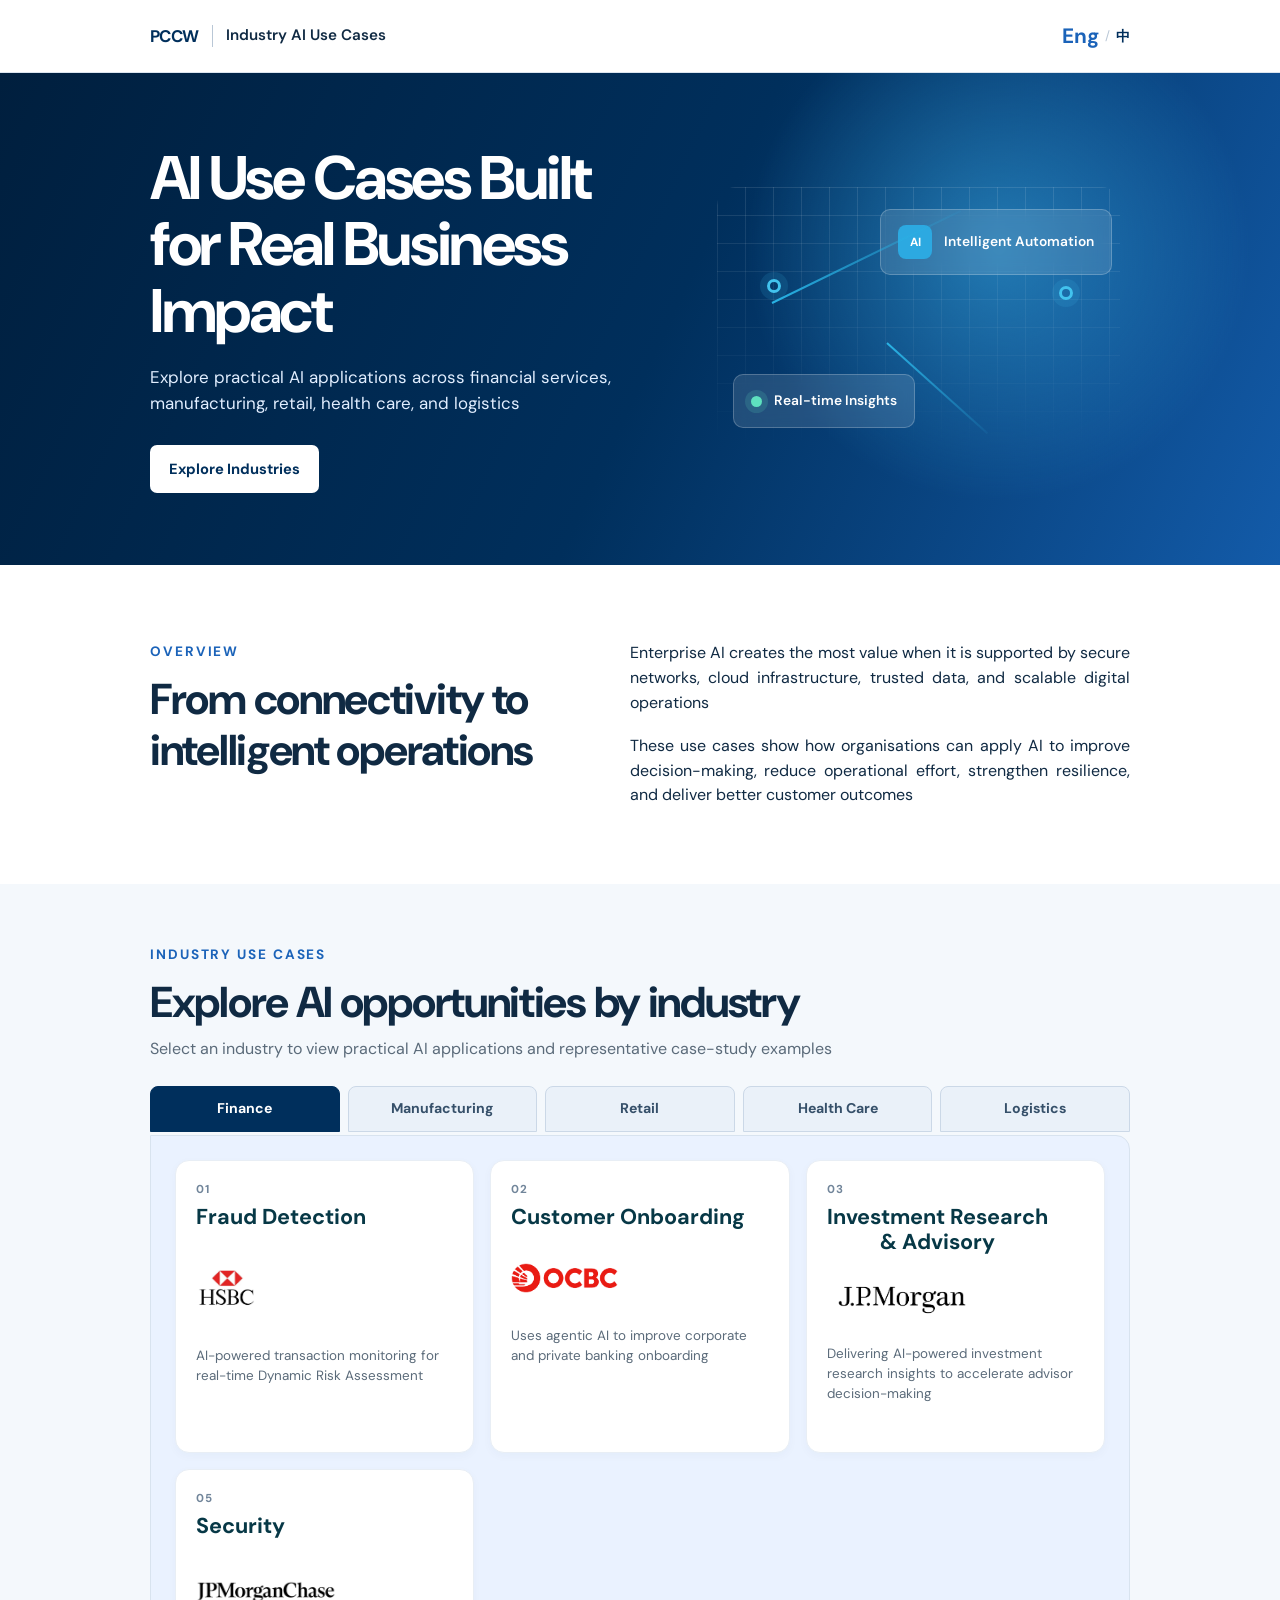
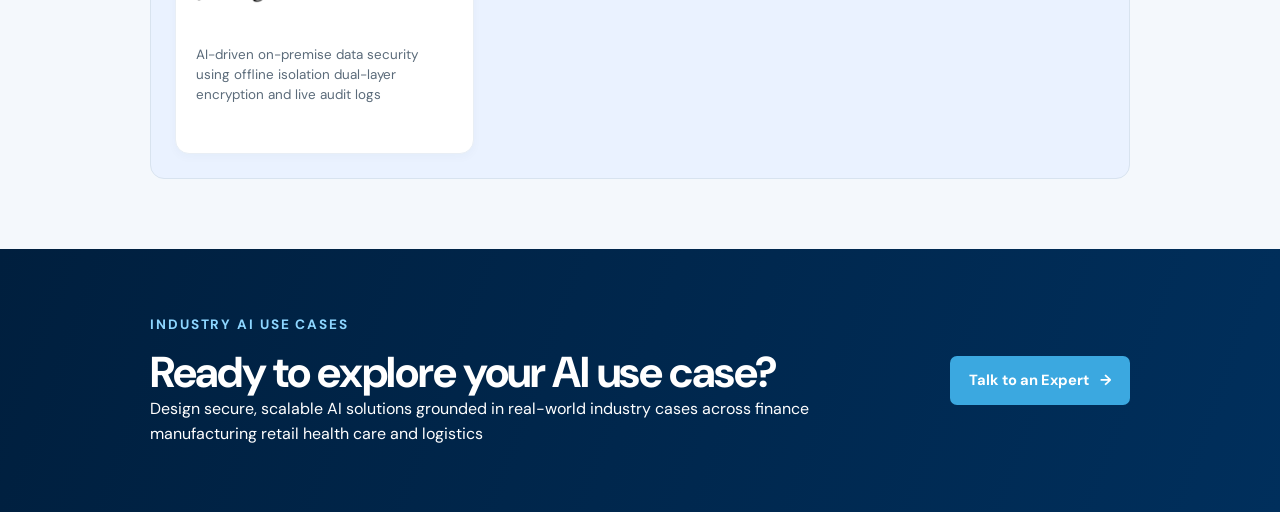
==== commit b5833680: "Add files via upload" ====
--- a/index.html
+++ b/index.html
@@ -2175,6 +2175,6 @@
 
   </main>
 
-  <script src="Styling and JavaScript/script.js"></script>
+  <script src="Styling and JavaScript/Script.js"></script>
 </body>
 </html>
